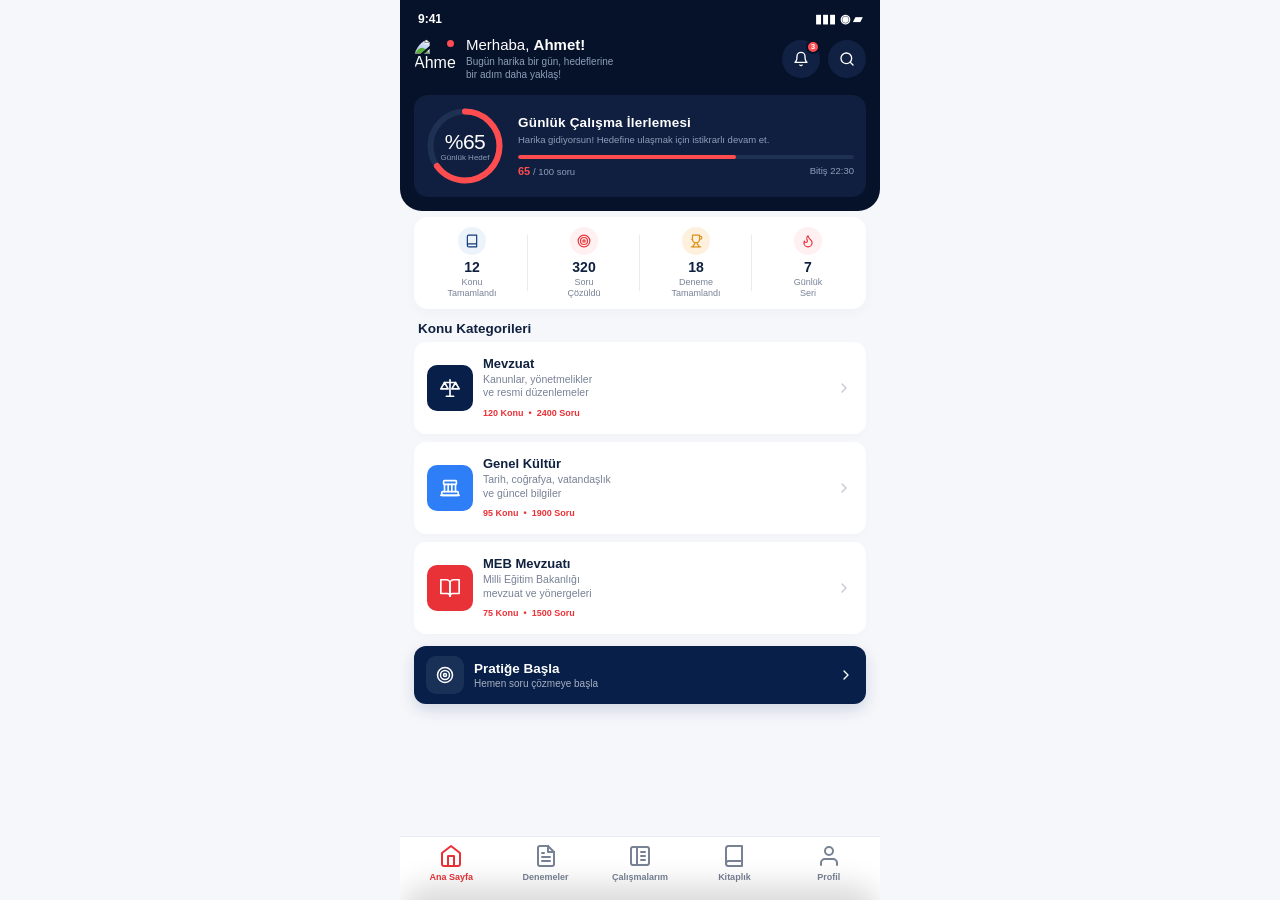
==== gemini/index.html @ 6af2a8af "Add files via upload" ====
<!DOCTYPE html>
<html lang="tr">
<head>
  <meta charset="UTF-8">
  <meta name="viewport" content="width=device-width,initial-scale=1,viewport-fit=cover">
  <title>V2</title>
  <link rel="stylesheet" href="style.css">
</head>
<body>
  <div class="phone">
    
    <div class="scroll-area" id="scroll-area">
      <header class="app-header">
        <div class="statusbar"><span>9:41</span><span>▮▮▮  ◉  ▰</span></div>
        <div class="topbar">
          <div class="topbar-user">
            <div class="avatar-wrap">
              <img src="https://images.unsplash.com/photo-1633332755192-727a05c4013d?w=120&h=120&fit=crop&crop=faces" alt="Ahmet">
              <span class="avatar-dot"></span>
            </div>
            <div class="user-text">
              <h1>Merhaba, <b>Ahmet!</b></h1>
              <p>Bugün harika bir gün, hedeflerine<br>bir adım daha yaklaş!</p>
            </div>
          </div>
          <div class="topbar-actions">
            <button class="round-btn" aria-label="Bildirimler">
              <svg viewBox="0 0 24 24" fill="none" stroke="currentColor" stroke-width="2" stroke-linecap="round" stroke-linejoin="round"><path d="M18 8A6 6 0 0 0 6 8c0 7-3 9-3 9h18s-3-2-3-9"/><path d="M13.73 21a2 2 0 0 1-3.46 0"/></svg>
              <b>3</b>
            </button>
            <button class="round-btn" aria-label="Ara" onclick="showToast('Arama yakında')">
              <svg viewBox="0 0 24 24" fill="none" stroke="currentColor" stroke-width="2" stroke-linecap="round" stroke-linejoin="round"><circle cx="11" cy="11" r="8"/><path d="m21 21-4.3-4.3"/></svg>
            </button>
          </div>
        </div>
        
        <div class="goal-card">
          <div class="goal-card-top">
            
            <div class="goal-ring-wrap">
              <svg class="circular-chart" viewBox="0 0 36 36">
                <path class="circle-bg"
                  d="M18 2.0845
                    a 15.9155 15.9155 0 0 1 0 31.831
                    a 15.9155 15.9155 0 0 1 0 -31.831"
                />
                <path class="circle"
                  stroke-dasharray="65, 100"
                  d="M18 2.0845
                    a 15.9155 15.9155 0 0 1 0 31.831
                    a 15.9155 15.9155 0 0 1 0 -31.831"
                />
              </svg>
              <div class="ring-content">
                <span>%65</span>
                <small>Günlük Hedef</small>
              </div>
            </div>

            <div class="goal-copy">
              <h3>Günlük Çalışma İlerlemesi</h3>
              <p>Harika gidiyorsun! Hedefine ulaşmak için istikrarlı devam et.</p>
              <div class="progress-wrap">
                <div class="progress"><i style="width:65%"></i></div>
                <div class="goal-line">
                  <span class="count"><strong>65</strong> / 100 soru</span>
                  <span class="deadline">Bitiş 22:30</span>
                </div>
              </div>
            </div>
            
          </div>
        </div>
      </header>

      <main id="app" class="app-scroll"></main>
    </div>

    <nav class="bottom-nav" aria-label="Ana menü">
      <button data-nav="home" class="active">
        <svg viewBox="0 0 24 24" fill="none" stroke="currentColor" stroke-width="2" stroke-linecap="round" stroke-linejoin="round" style="width:24px;height:24px"><path d="m3 9 9-7 9 7v11a2 2 0 0 1-2 2H5a2 2 0 0 1-2-2z"/><polyline points="9 22 9 12 15 12 15 22"/></svg>
        <span>Ana Sayfa</span>
      </button>
      <button data-nav="bank">
        <svg viewBox="0 0 24 24" fill="none" stroke="currentColor" stroke-width="2" stroke-linecap="round" stroke-linejoin="round" style="width:24px;height:24px"><path d="M14 2H6a2 2 0 0 0-2 2v16a2 2 0 0 0 2 2h12a2 2 0 0 0 2-2V8z"/><polyline points="14 2 14 8 20 8"/><line x1="16" y1="13" x2="8" y2="13"/><line x1="16" y1="17" x2="8" y2="17"/><polyline points="10 9 9 9 8 9"/></svg>
        <span>Denemeler</span>
      </button>
      <button data-nav="wrong">
        <svg viewBox="0 0 24 24" fill="none" stroke="currentColor" stroke-width="2" stroke-linecap="round" stroke-linejoin="round" style="width:24px;height:24px"><rect x="3" y="3" width="18" height="18" rx="2" ry="2"/><line x1="9" y1="3" x2="9" y2="21"/><path d="M13 8h4"/><path d="M13 12h4"/><path d="M13 16h4"/></svg>
        <span>Çalışmalarım</span>
      </button>
      <button data-nav="laws">
        <svg viewBox="0 0 24 24" fill="none" stroke="currentColor" stroke-width="2" stroke-linecap="round" stroke-linejoin="round" style="width:24px;height:24px"><path d="M4 19.5A2.5 2.5 0 0 1 6.5 17H20"/><path d="M6.5 2H20v20H6.5A2.5 2.5 0 0 1 4 19.5v-15A2.5 2.5 0 0 1 6.5 2Z"/></svg>
        <span>Kitaplık</span>
      </button>
      <button data-nav="profile">
        <svg viewBox="0 0 24 24" fill="none" stroke="currentColor" stroke-width="2" stroke-linecap="round" stroke-linejoin="round" style="width:24px;height:24px"><path d="M20 21v-2a4 4 0 0 0-4-4H8a4 4 0 0 0-4 4v2"/><circle cx="12" cy="7" r="4"/></svg>
        <span>Profil</span>
      </button>
    </nav>

    <div id="toast" class="toast"></div>

    <div class="topic-backdrop" id="topicBackdrop"></div>
    <section class="topic-sheet" id="topicSheet" aria-hidden="true" aria-label="Konu başlıkları">
      <div class="topic-handle"></div>
      <div class="topic-sheet-head">
        <div class="topic-heading-wrap">
          <div class="topic-heading-icon" id="topicHeadingIcon"></div>
          <div>
            <span class="topic-eyebrow" id="topicEyebrow">KONU KATEGORİSİ</span>
            <h3 id="topicSheetTitle">Genel Mevzuat</h3>
            <p id="topicSheetSubtitle">Çalışmak istediğin başlığı seç.</p>
          </div>
        </div>
        <button class="topic-close" id="closeTopicSheet" type="button" aria-label="Konu panelini kapat">×</button>
      </div>
      <div id="topicBreadcrumbWrap"></div>
      <div class="topic-progress-card">
        <div>
          <span>Kategori ilerlemesi</span>
          <strong id="topicProgressText">%0 tamamlandı</strong>
        </div>
        <div class="topic-progress-track">
          <span id="topicProgressBar"></span>
        </div>
      </div>
      <div class="topic-list" id="topicList"></div>
    </section>

  </div>

<script src="app.js"></script>
</body>
</html>
---- gemini/style.css ----
:root{--navy:#071f49;--navy2:#123b77;--blue:#2d7ef7;--red:#e93238;--red2:#fff0f1;--green:#1f9d62;--green2:#eaf8f0;--amber:#d99019;--text:#10213f;--muted:#778196;--line:#e7ebf1;--bg:#f5f7fb;--white:#fff;--shadow:0 12px 32px rgba(13,33,68,.09)}
*{box-sizing:border-box}
html,body{margin:0;min-height:100%;font-family:-apple-system,BlinkMacSystemFont,"SF Pro Display","Segoe UI",Roboto,Arial,sans-serif;color:var(--text);background:var(--bg)}
button{font:inherit}
body{background:var(--bg)}
.phone{width:100%;max-width:480px;margin:0 auto;height:100dvh;position:relative;overflow:hidden;background:var(--bg)}

.scroll-area{position:absolute;inset:0;overflow-y:auto;overflow-x:hidden;scrollbar-width:none}
.scroll-area::-webkit-scrollbar{display:none}
.app-scroll{padding-bottom:82px}

.screen{padding:10px 14px 12px}
.home-screen{padding-top:6px}

/* HEADER */
.app-header{position:relative;z-index:10;color:#fff;background:#061229;padding:12px 14px 14px;border-radius:0 0 22px 22px}
.app-header.hidden{display:none}
.statusbar{display:flex;justify-content:space-between;padding:0 4px 10px;font-size:12px;font-weight:800}
.topbar{display:flex;justify-content:space-between;align-items:center;gap:10px}
.topbar-user{display:flex;align-items:center;gap:10px; flex:1;}
.avatar-wrap{position:relative;flex-shrink:0}
.avatar-wrap img{width:42px;height:42px;border-radius:50%;object-fit:cover;display:block}
.avatar-dot{position:absolute;top:0;right:0;width:11px;height:11px;border-radius:50%;background:#ff4d52;border:2px solid #061229}
.user-text h1{font-size:15px;margin:0 0 2px;font-weight:400}
.user-text h1 b{font-weight:600}
.user-text p{font-size:10px;color:#8c9eb9;margin:0;line-height:1.3}
.topbar-actions{display:flex;gap:8px;flex-shrink:0}
.round-btn{width:38px;height:38px;border:0;border-radius:50%;background:#112143;color:#fff;position:relative;display:grid;place-items:center}
.round-btn svg{width:16px;height:16px}
.round-btn b{position:absolute;right:0px;top:0px;width:14px;height:14px;border-radius:50%;background:#ff4d52;display:grid;place-items:center;font-size:8px;font-weight:700;border:2px solid #061229}

/* GÜNLÜK ÇALIŞMA KARTI */
.goal-card{margin-top:14px;padding:12px;background:#101f3f;border-radius:14px}
.goal-card-top{display:flex;align-items:center;gap:14px;}
.goal-ring-wrap { position: relative; width: 78px; height: 78px; flex-shrink: 0;}
.circular-chart { display: block; margin: 0 auto; max-width: 100%; max-height: 100%; }
.circle-bg { fill: none; stroke: #1f3152; stroke-width: 2.8; }
.circle { fill: none; stroke-width: 2.8; stroke-linecap: round; stroke: #ff4c4f; }
.ring-content { position: absolute; inset: 0; display: flex; flex-direction: column; justify-content: center; align-items: center; padding:6px 4px 5px; text-align: center; }
.ring-content span { font-size: 21px; font-weight: 500; color: #fff; line-height: 1; margin-top:0; letter-spacing: -0.5px;}
.ring-content small { font-size: 8px; color: #8c9eb9; font-weight: 500; margin-top: 2px; line-height: 1; max-width:none; white-space:nowrap; }
.goal-copy { flex: 1; }
.goal-copy h3{font-size:13.5px;margin:0 0 4px;font-weight:600;color:#fff; letter-spacing:0.2px;}
.goal-copy p{font-size:9.5px;color:#8c9eb9;margin:0 0 8px;line-height:1.35;font-weight:400}
.progress-wrap{display:flex;flex-direction:column;gap:6px}
.progress{height:4px;border-radius:10px;overflow:hidden;background:#1f3152}
.progress i{height:100%;display:block;border-radius:10px;background:#ff4c4f}
.goal-line{display:flex;justify-content:space-between;align-items:center;}
.goal-line .count{color:#8c9eb9; font-size:9.5px; font-weight:400}
.goal-line .count strong{color:#ff4c4f;font-weight:600;font-size:11px}
.goal-line .deadline{color:#8c9eb9;font-weight:400; font-size:9.5px;}

/* STATS */
.stats{display:grid;grid-template-columns:repeat(4,1fr);background:#fff;border-radius:14px;padding:10px 2px;margin-bottom:12px;box-shadow:0 4px 12px rgba(13,33,68,.03)}
.stat{text-align:center;position:relative;padding:0 2px}
.stat:not(:last-child)::after{content:'';position:absolute;right:0;top:8px;bottom:8px;width:1px;background:var(--line)}
.stat-icon{width:28px;height:28px;margin:0 auto 4px;border-radius:50%;background:#edf3fb;color:var(--navy2);display:grid;place-items:center}
.stat-icon.accent{background:var(--red2);color:var(--red)}
.stat-icon.amber{background:#fdf1de;color:var(--amber)}
.stat-icon svg{width:14px;height:14px}
.stat strong{display:block;font-size:14px;color:var(--text);margin-bottom:2px;font-weight:800}
.stat span{display:block;font-size:9px;color:var(--muted);line-height:1.2;font-weight:500}

/* SECTIONS */
.section-head{display:flex;align-items:flex-end;justify-content:flex-start;margin:0 4px 6px}
.section-head h3{font-size:13.5px;font-weight:700;color:var(--text);margin:0}
.categories{display:flex;flex-direction:column;gap:8px}
.category{background:#fff;border:1px solid transparent;border-radius:12px;padding:13px 12px;display:grid;grid-template-columns:46px 1fr 18px;gap:10px;align-items:center;box-shadow:0 3px 8px rgba(13,33,68,.02);cursor:pointer}
.cat-icon{width:46px;height:46px;border-radius:10px;background:var(--navy);color:#fff;display:grid;place-items:center}
.cat-icon svg{width:22px;height:22px}
.cat-icon.blue{background:var(--blue);color:#fff}
.cat-icon.red{background:var(--red);color:#fff}
.cat-copy h4{margin:0 0 2px;font-size:13px;color:var(--text);font-weight:700}
.cat-copy p{margin:0 0 2px;font-size:10.5px;line-height:1.3;color:var(--muted)}
.cat-copy small{font-size:9px;color:var(--red);font-weight:700}
.chevron{color:#c4c8d4;display:grid;place-items:center}
.chevron svg{width:16px;height:16px}

/* PRATİĞE BAŞLA */
.cta-btn{width:100%;border:0;border-radius:12px;color:#fff;background:#071f49;display:grid;grid-template-columns:38px 1fr 16px;gap:10px;text-align:left;align-items:center;padding:10px 12px;box-shadow:0 6px 16px rgba(7,31,73,.15);cursor:pointer;margin-top:12px}
.cta-icon{width:38px;height:38px;border-radius:10px;background:rgba(255,255,255,.08);display:grid;place-items:center;color:#fff}
.cta-icon svg{width:18px;height:18px}
.cta-btn strong{display:block;font-size:13.5px;font-weight:600;margin-bottom:2px}
.cta-btn span{display:block;font-size:10px;color:rgba(255,255,255,.65);font-weight:400}
.cta-btn .chevron-w{color:#fff;display:grid;place-items:center}
.cta-btn .chevron-w svg{width:16px;height:16px}

/* BOTTOM SHEET & TOPIC CSS */
.topic-backdrop { position:absolute; inset:0; background:rgba(7,31,73,0.4); opacity:0; pointer-events:none; transition:0.3s; z-index:100; backdrop-filter:blur(3px); }
.topic-backdrop.open { opacity:1; pointer-events:auto; }
.topic-sheet { position:absolute; bottom:0; left:0; right:0; background:#fff; border-radius:28px 28px 0 0; padding:20px 18px; transform:translateY(100%); transition:0.35s cubic-bezier(0.3, 0.9, 0.4, 1); z-index:110; max-height:88%; display:flex; flex-direction:column; box-shadow:0 -15px 30px rgba(0,0,0,0.15); }
.topic-sheet.open { transform:translateY(0); }
.topic-handle { width:40px; height:5px; background:#d0d6e0; border-radius:10px; margin:0 auto 16px; }
.topic-sheet-head { display:flex; justify-content:space-between; align-items:flex-start; margin-bottom:16px; flex-shrink:0; }
.topic-heading-wrap { display:flex; gap:12px; align-items:center; }
.topic-heading-icon { width:42px; height:42px; border-radius:12px; background:#edf3fb; color:var(--blue); display:grid; place-items:center; }
.topic-heading-icon.red { background:var(--red2); color:var(--red); }
.topic-heading-icon.blue { background:#edf3fb; color:var(--blue); }
.topic-heading-icon svg { width:22px; height:22px; }
.topic-eyebrow { font-size:9px; font-weight:800; color:var(--red); letter-spacing:1px; display:block; margin-bottom:2px; text-transform:uppercase;}
#topicSheetTitle { margin:0 0 2px; font-size:16px; color:var(--navy); line-height:1.2; }
#topicSheetSubtitle { margin:0; font-size:10px; color:var(--muted); }
.topic-close { width:30px; height:30px; border-radius:50%; border:0; background:#f0f4f8; color:var(--navy); font-size:16px; display:grid; place-items:center; cursor:pointer; flex-shrink:0; }

.topic-progress-card { background:#f8f9fc; border:1px solid var(--line); border-radius:14px; padding:12px; margin-bottom:14px; flex-shrink:0; }
.topic-progress-card > div:first-child { display:flex; justify-content:space-between; font-size:10.5px; margin-bottom:6px; font-weight:600; color:var(--navy2); }
.topic-progress-track { height:5px; background:#e7ebf1; border-radius:10px; overflow:hidden; }
#topicProgressBar { display:block; height:100%; background:var(--green); border-radius:10px; transition:0.4s; }

.topic-list { display:flex; flex-direction:column; gap:8px; overflow-y:auto; padding-bottom:40px; scrollbar-width:none; }
.topic-list::-webkit-scrollbar { display:none; }
.topic-item { display:grid; grid-template-columns:34px 1fr auto 16px; gap:10px; align-items:center; padding:10px; border:1px solid var(--line); border-radius:14px; background:#fff; cursor:pointer; }
.topic-number { width:30px; height:30px; border-radius:8px; background:#f0f4f8; display:grid; place-items:center; font-size:10px; font-weight:800; color:var(--navy2); }
.topic-item.completed .topic-number { background:var(--green2); color:var(--green); }
.topic-copy h4 { margin:0 0 3px; font-size:12.5px; color:var(--navy); }
.topic-copy p { margin:0; font-size:9.5px; color:var(--muted); }
.article-range { display:inline-block; font-size:8.5px; background:var(--red2); color:var(--red); padding:3px 5px; border-radius:6px; font-weight:700; margin-bottom:3px; }
.topic-arrow { color:#aab2c0; display:grid; place-items:center; }
.topic-arrow svg { width:15px; height:15px; }
.topic-breadcrumb { display:flex; align-items:center; gap:6px; font-size:10.5px; font-weight:700; color:var(--blue); margin-bottom:14px; cursor:pointer; padding:6px 10px; background:#edf3fb; border-radius:8px; width:fit-content; flex-shrink:0; }
.topic-breadcrumb svg { width:13px; height:13px; }

/* Bottom Nav */
.bottom-nav{position:absolute;left:0;right:0;bottom:0;height:64px;background:rgba(255,255,255,.98);border-top:1px solid var(--line);display:grid;grid-template-columns:repeat(5,1fr);padding:6px 4px 8px;z-index:20;backdrop-filter:blur(12px)}
.bottom-nav button{border:0;background:none;color:#788295;font-size:18px;display:flex;flex-direction:column;align-items:center;gap:2px; cursor:pointer;}
.bottom-nav button span{font-size:9px;font-weight:600;margin-top:2px}
.bottom-nav button.active{color:var(--red);font-weight:700}

.toast{position:absolute;left:50%;bottom:96px;transform:translate(-50%,18px);background:#071f49;color:#fff;padding:10px 14px;border-radius:11px;font-size:10px;opacity:0;pointer-events:none;transition:.25s;z-index:200;white-space:nowrap}
.toast.show{opacity:1;transform:translate(-50%,0)}

@media(max-width:430px){
  .phone{width:100vw;max-width:none;height:100dvh}
  .app-header{padding-top:max(12px,env(safe-area-inset-top))}
  .bottom-nav{height:calc(56px + env(safe-area-inset-bottom));padding-bottom:calc(6px + env(safe-area-inset-bottom))}
  .app-scroll{padding-bottom:calc(66px + env(safe-area-inset-bottom))}
}

/* 222 SAYILI KANUN AKIŞI EKRANLARI */
.law222-flow .document-overview-card{padding:14px;border:1px solid var(--line);background:#fff;border-radius:16px;box-shadow:0 4px 12px rgba(13,33,68,.04)}
.law222-flow .document-overview-top{display:flex;justify-content:space-between;align-items:center;margin-bottom:9px}
.law222-flow .document-number{background:var(--red2);color:var(--red);padding:4px 7px;border-radius:7px;font-size:10px;font-weight:800}
.law222-flow .document-status{font-size:8px;font-weight:800;color:var(--green);letter-spacing:.5px}
.law222-flow .document-overview-card h4{margin:0 0 5px;font-size:14px;color:var(--navy)}
.law222-flow .document-overview-card p{margin:0;color:var(--muted);font-size:10px;line-height:1.45}
.law222-flow .document-stats{display:flex;gap:10px;margin-top:11px;padding-top:10px;border-top:1px solid var(--line);font-size:9px;color:var(--muted)}
.law222-flow .document-stats strong{color:var(--navy);font-size:11px}
.law222-flow .document-mode-grid{display:grid;grid-template-columns:repeat(2,minmax(0,1fr));gap:8px;margin:12px 0 14px}
.law222-flow .document-mode-card{min-height:94px;padding:11px;border:1px solid var(--line);border-radius:13px;background:#fff;text-align:left;color:var(--navy);cursor:pointer}
.law222-flow .document-mode-card.primary{border-color:#d4e3ff;background:#f6f9ff}
.law222-flow .document-mode-icon{display:grid;place-items:center;width:26px;height:26px;margin-bottom:7px;border-radius:8px;background:var(--red2);color:var(--red);font-size:14px;font-weight:800}
.law222-flow .document-mode-card.primary .document-mode-icon{background:#eaf2ff;color:var(--blue)}
.law222-flow .document-mode-card strong{display:block;font-size:10.5px;line-height:1.25}
.law222-flow .document-mode-card small{display:block;margin-top:4px;font-size:8.5px;line-height:1.3;color:var(--muted)}
.law222-flow .document-section-head{margin:4px 0 7px}
.law222-flow .document-section-head span{display:block;font-size:8px;font-weight:800;letter-spacing:.7px;color:var(--red)}
.law222-flow .document-section-head strong{display:block;margin-top:2px;font-size:11px;color:var(--navy)}
.law222-flow .document-section-list{display:flex;flex-direction:column;gap:7px}
.law222-flow .document-section-item{display:grid;grid-template-columns:30px 1fr 16px;gap:9px;align-items:center;padding:10px;border:1px solid var(--line);border-radius:12px;background:#fff;cursor:pointer}
.law222-flow .document-section-number{display:grid;place-items:center;width:28px;height:28px;border-radius:8px;background:#f1f4f9;color:var(--navy2);font-size:9px;font-weight:800}
.law222-flow .document-section-item h4{margin:0 0 2px;font-size:11px;color:var(--navy)}
.law222-flow .document-section-item p{margin:0;font-size:8.5px;color:var(--muted)}
.law222-flow .document-section-arrow{color:#aab2c0;font-size:18px}

.quiz-result-card{padding:20px;text-align:center;background:#f7faff;border:1px solid #dfe8f6;border-radius:14px;margin-bottom:16px}
.quiz-result-card strong{display:block;font-size:24px;color:var(--navy);margin-bottom:4px}
.quiz-result-card span{font-size:11px;color:var(--muted);font-weight:600}
.quiz-result-list{display:flex;flex-direction:column;gap:8px;margin-bottom:16px}
.quiz-result-list-title{font-size:9px;font-weight:800;color:var(--red);margin-bottom:4px;display:block}
.quiz-result-item{padding:12px;background:#fff0f1;border:1px solid #fad4d6;border-radius:10px}
.quiz-result-item p{margin:0 0 6px;font-size:11px;font-weight:600;color:var(--navy)}
.quiz-result-item small{display:block;font-size:9.5px;color:var(--red);font-weight:600}
.quiz-result-actions{display:grid;grid-template-columns:1fr 1fr;gap:10px}
.quiz-result-perfect{text-align:center;padding:20px;background:#eaf8f0;color:var(--green);border-radius:12px;font-weight:700;font-size:13px;margin-bottom:16px}

.reader-actions button { min-height:38px; border-radius:10px; padding:8px; border:1px solid var(--line); font-size:9px; font-weight:700; }
.reader-secondary { background:#fff; color:var(--navy); }
.reader-primary { border-color:var(--navy); background:var(--navy); color:#fff; }

/* --- MODERN QUIZ EKRANI TASARIMI --- */
.topic-sheet.quiz-active {
  padding: 0 !important;
  background: #f9fbff;
  height: 100% !important;
  max-height: 100% !important;
  border-radius: 0 !important;
}
.topic-sheet.quiz-active .topic-sheet-head,
.topic-sheet.quiz-active .topic-progress-card,
.topic-sheet.quiz-active #topicBreadcrumbWrap {
  display: none !important;
}
.topic-sheet.quiz-active .topic-list {
  padding: 0;
  height: 100%;
}
.quiz-modern-container {
  background: #f9fbff;
  min-height: 100%;
  padding-bottom: 90px;
  display: flex;
  flex-direction: column;
}
.quiz-modern-topbar {
  display: flex;
  justify-content: space-between;
  align-items: center;
  padding: 16px 20px;
  background: #fff;
}
.quiz-modern-topbar button {
  background: none;
  border: none;
  color: #10213f;
  cursor: pointer;
  padding: 0;
  display: grid;
  place-items: center;
}
.quiz-modern-topbar button svg {
  width: 24px;
  height: 24px;
}
.quiz-modern-topbar h2 {
  font-size: 16px;
  font-weight: 700;
  margin: 0;
  color: #10213f;
}
.quiz-modern-progress-area {
  display: flex;
  justify-content: space-between;
  align-items: center;
  padding: 16px 20px;
  background: #f9fbff;
}
.quiz-modern-progress-info {
  font-size: 13px;
  font-weight: 700;
  color: #10213f;
  display: flex;
  align-items: center;
  gap: 12px;
  flex: 1;
}
.quiz-modern-progress-bar {
  height: 4px;
  background: #e5ebf4;
  border-radius: 4px;
  flex: 1;
  margin-right: 15px;
  position: relative;
  overflow: hidden;
}
.quiz-modern-progress-fill {
  height: 100%;
  background: #1f3b73;
  border-radius: 4px;
  transition: width 0.3s ease;
}
.quiz-modern-timer {
  background: #ffebeb;
  color: #e63946;
  padding: 6px 10px;
  border-radius: 8px;
  font-size: 12px;
  font-weight: 700;
  display: flex;
  align-items: center;
  gap: 6px;
}
.quiz-modern-timer svg {
  width: 14px;
  height: 14px;
}
.quiz-modern-card {
  background: #fff;
  border-radius: 20px;
  margin: 0 20px;
  padding: 24px 20px;
  box-shadow: 0 8px 24px rgba(13,33,68,0.04);
  flex: 1;
}
.quiz-modern-badge {
  display: inline-block;
  background: #e8f1ff;
  color: #2b76e5;
  padding: 6px 12px;
  border-radius: 8px;
  font-size: 12px;
  font-weight: 600;
  margin-bottom: 16px;
}
.quiz-modern-question {
  font-size: 16px;
  font-weight: 700;
  color: #10213f;
  line-height: 1.5;
  margin: 0 0 24px 0;
}
.quiz-modern-option {
  display: flex;
  align-items: center;
  padding: 16px;
  border: 1.5px solid #f0f3f8;
  border-radius: 12px;
  margin-bottom: 12px;
  background: #fff;
  cursor: pointer;
  transition: all 0.2s ease;
  text-align: left;
  width: 100%;
}
.quiz-modern-option:hover {
  border-color: #d1d9e6;
}
.quiz-modern-option.selected {
  border-color: #1f3b73;
  background: #f7faff;
}
.quiz-modern-option.correct {
  border-color: #1f9d62;
  background: #eaf8f0;
}
.quiz-modern-option.wrong {
  border-color: #e93238;
  background: #fff0f1;
}
.quiz-modern-option-letter {
  width: 32px;
  height: 32px;
  border-radius: 50%;
  background: #f0f3f8;
  display: grid;
  place-items: center;
  font-size: 14px;
  font-weight: 700;
  color: #10213f;
  margin-right: 16px;
  flex-shrink: 0;
  transition: all 0.2s ease;
}
.quiz-modern-option.selected .quiz-modern-option-letter {
  background: #1f3b73;
  color: #fff;
}
.quiz-modern-option.correct .quiz-modern-option-letter {
  background: #1f9d62;
  color: #fff;
}
.quiz-modern-option.wrong .quiz-modern-option-letter {
  background: #e93238;
  color: #fff;
}
.quiz-modern-option-text {
  font-size: 14px;
  color: #10213f;
  font-weight: 500;
  line-height: 1.4;
}
.quiz-modern-footer {
  display: flex;
  gap: 12px;
  padding: 20px;
  position: absolute;
  bottom: 0;
  left: 0;
  right: 0;
  background: #f9fbff;
}
.quiz-modern-btn {
  flex: 1;
  padding: 16px;
  border-radius: 14px;
  font-size: 14px;
  font-weight: 700;
  cursor: pointer;
  display: flex;
  align-items: center;
  justify-content: center;
  gap: 8px;
  border: none;
  transition: 0.2s ease;
}
.quiz-modern-btn svg {
  width: 18px;
  height: 18px;
}
.quiz-modern-btn-prev {
  background: #fff;
  border: 1.5px solid #1f3b73;
  color: #1f3b73;
}
.quiz-modern-btn-next {
  background: #081a3e;
  color: #fff;
}
.quiz-modern-btn:disabled {
  opacity: 0.5;
  cursor: not-allowed;
}
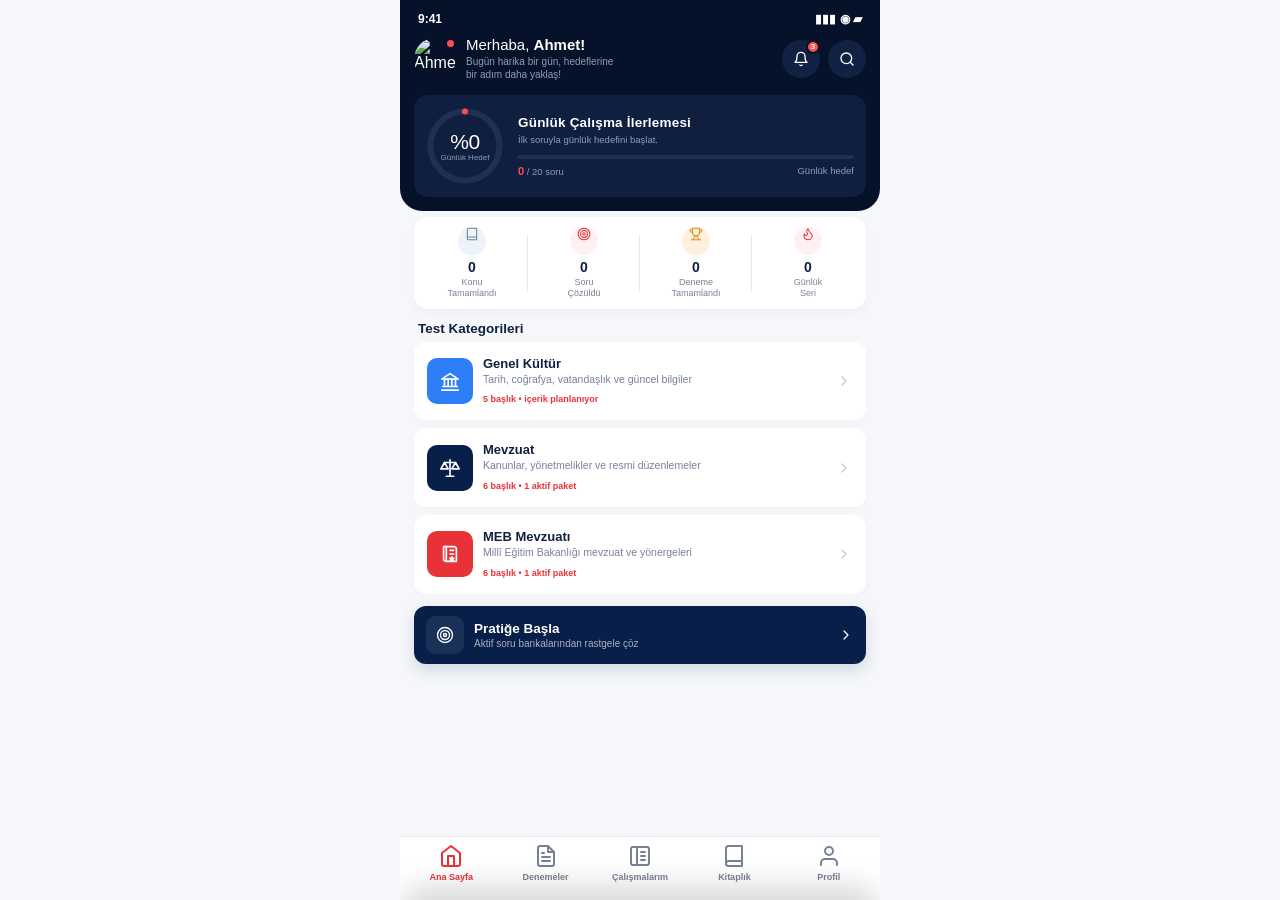
==== commit 4d56dc97: "Add files via upload" ====
--- a/gemini/index.html
+++ b/gemini/index.html
@@ -3,133 +3,50 @@
 <head>
   <meta charset="UTF-8">
   <meta name="viewport" content="width=device-width,initial-scale=1,viewport-fit=cover">
-  <title>V2</title>
-  <link rel="stylesheet" href="style.css">
+  <title>SınavRotası</title>
+  <link rel="stylesheet" href="style(11).css">
 </head>
 <body>
   <div class="phone">
-    
     <div class="scroll-area" id="scroll-area">
       <header class="app-header">
         <div class="statusbar"><span>9:41</span><span>▮▮▮  ◉  ▰</span></div>
         <div class="topbar">
           <div class="topbar-user">
-            <div class="avatar-wrap">
-              <img src="https://images.unsplash.com/photo-1633332755192-727a05c4013d?w=120&h=120&fit=crop&crop=faces" alt="Ahmet">
-              <span class="avatar-dot"></span>
-            </div>
-            <div class="user-text">
-              <h1>Merhaba, <b>Ahmet!</b></h1>
-              <p>Bugün harika bir gün, hedeflerine<br>bir adım daha yaklaş!</p>
-            </div>
+            <div class="avatar-wrap"><img src="https://images.unsplash.com/photo-1633332755192-727a05c4013d?w=120&h=120&fit=crop&crop=faces" alt="Ahmet"><span class="avatar-dot"></span></div>
+            <div class="user-text"><h1>Merhaba, <b>Ahmet!</b></h1><p>Bugün harika bir gün, hedeflerine<br>bir adım daha yaklaş!</p></div>
           </div>
           <div class="topbar-actions">
-            <button class="round-btn" aria-label="Bildirimler">
-              <svg viewBox="0 0 24 24" fill="none" stroke="currentColor" stroke-width="2" stroke-linecap="round" stroke-linejoin="round"><path d="M18 8A6 6 0 0 0 6 8c0 7-3 9-3 9h18s-3-2-3-9"/><path d="M13.73 21a2 2 0 0 1-3.46 0"/></svg>
-              <b>3</b>
-            </button>
-            <button class="round-btn" aria-label="Ara" onclick="showToast('Arama yakında')">
-              <svg viewBox="0 0 24 24" fill="none" stroke="currentColor" stroke-width="2" stroke-linecap="round" stroke-linejoin="round"><circle cx="11" cy="11" r="8"/><path d="m21 21-4.3-4.3"/></svg>
-            </button>
+            <button class="round-btn" aria-label="Bildirimler" type="button"><svg viewBox="0 0 24 24" fill="none" stroke="currentColor" stroke-width="2" stroke-linecap="round" stroke-linejoin="round"><path d="M18 8A6 6 0 0 0 6 8c0 7-3 9-3 9h18s-3-2-3-9"/><path d="M13.73 21a2 2 0 0 1-3.46 0"/></svg><b>3</b></button>
+            <button class="round-btn" aria-label="Ara" type="button" onclick="showToast('Arama yakında')"><svg viewBox="0 0 24 24" fill="none" stroke="currentColor" stroke-width="2" stroke-linecap="round" stroke-linejoin="round"><circle cx="11" cy="11" r="8"/><path d="m21 21-4.3-4.3"/></svg></button>
           </div>
         </div>
-        
         <div class="goal-card">
           <div class="goal-card-top">
-            
-            <div class="goal-ring-wrap">
-              <svg class="circular-chart" viewBox="0 0 36 36">
-                <path class="circle-bg"
-                  d="M18 2.0845
-                    a 15.9155 15.9155 0 0 1 0 31.831
-                    a 15.9155 15.9155 0 0 1 0 -31.831"
-                />
-                <path class="circle"
-                  stroke-dasharray="65, 100"
-                  d="M18 2.0845
-                    a 15.9155 15.9155 0 0 1 0 31.831
-                    a 15.9155 15.9155 0 0 1 0 -31.831"
-                />
-              </svg>
-              <div class="ring-content">
-                <span>%65</span>
-                <small>Günlük Hedef</small>
-              </div>
-            </div>
-
-            <div class="goal-copy">
-              <h3>Günlük Çalışma İlerlemesi</h3>
-              <p>Harika gidiyorsun! Hedefine ulaşmak için istikrarlı devam et.</p>
-              <div class="progress-wrap">
-                <div class="progress"><i style="width:65%"></i></div>
-                <div class="goal-line">
-                  <span class="count"><strong>65</strong> / 100 soru</span>
-                  <span class="deadline">Bitiş 22:30</span>
-                </div>
-              </div>
-            </div>
-            
+            <div class="goal-ring-wrap"><svg class="circular-chart" viewBox="0 0 36 36"><path class="circle-bg" d="M18 2.0845a 15.9155 15.9155 0 0 1 0 31.831a 15.9155 15.9155 0 0 1 0 -31.831"/><path class="circle" id="dailyGoalCircle" stroke-dasharray="0, 100" d="M18 2.0845a 15.9155 15.9155 0 0 1 0 31.831a 15.9155 15.9155 0 0 1 0 -31.831"/></svg><div class="ring-content"><span id="dailyGoalPercent">%0</span><small>Günlük Hedef</small></div></div>
+            <div class="goal-copy"><h3>Günlük Çalışma İlerlemesi</h3><p id="dailyGoalMessage">İlk soruyla günlük hedefini başlat.</p><div class="progress-wrap"><div class="progress"><i id="dailyProgressFill" style="width:0%"></i></div><div class="goal-line"><span class="count"><strong id="dailySolvedCount">0</strong> / <span id="dailyGoalTotal">20</span> soru</span><span class="deadline">Günlük hedef</span></div></div></div>
           </div>
         </div>
       </header>
-
       <main id="app" class="app-scroll"></main>
     </div>
-
     <nav class="bottom-nav" aria-label="Ana menü">
-      <button data-nav="home" class="active">
-        <svg viewBox="0 0 24 24" fill="none" stroke="currentColor" stroke-width="2" stroke-linecap="round" stroke-linejoin="round" style="width:24px;height:24px"><path d="m3 9 9-7 9 7v11a2 2 0 0 1-2 2H5a2 2 0 0 1-2-2z"/><polyline points="9 22 9 12 15 12 15 22"/></svg>
-        <span>Ana Sayfa</span>
-      </button>
-      <button data-nav="bank">
-        <svg viewBox="0 0 24 24" fill="none" stroke="currentColor" stroke-width="2" stroke-linecap="round" stroke-linejoin="round" style="width:24px;height:24px"><path d="M14 2H6a2 2 0 0 0-2 2v16a2 2 0 0 0 2 2h12a2 2 0 0 0 2-2V8z"/><polyline points="14 2 14 8 20 8"/><line x1="16" y1="13" x2="8" y2="13"/><line x1="16" y1="17" x2="8" y2="17"/><polyline points="10 9 9 9 8 9"/></svg>
-        <span>Denemeler</span>
-      </button>
-      <button data-nav="wrong">
-        <svg viewBox="0 0 24 24" fill="none" stroke="currentColor" stroke-width="2" stroke-linecap="round" stroke-linejoin="round" style="width:24px;height:24px"><rect x="3" y="3" width="18" height="18" rx="2" ry="2"/><line x1="9" y1="3" x2="9" y2="21"/><path d="M13 8h4"/><path d="M13 12h4"/><path d="M13 16h4"/></svg>
-        <span>Çalışmalarım</span>
-      </button>
-      <button data-nav="laws">
-        <svg viewBox="0 0 24 24" fill="none" stroke="currentColor" stroke-width="2" stroke-linecap="round" stroke-linejoin="round" style="width:24px;height:24px"><path d="M4 19.5A2.5 2.5 0 0 1 6.5 17H20"/><path d="M6.5 2H20v20H6.5A2.5 2.5 0 0 1 4 19.5v-15A2.5 2.5 0 0 1 6.5 2Z"/></svg>
-        <span>Kitaplık</span>
-      </button>
-      <button data-nav="profile">
-        <svg viewBox="0 0 24 24" fill="none" stroke="currentColor" stroke-width="2" stroke-linecap="round" stroke-linejoin="round" style="width:24px;height:24px"><path d="M20 21v-2a4 4 0 0 0-4-4H8a4 4 0 0 0-4 4v2"/><circle cx="12" cy="7" r="4"/></svg>
-        <span>Profil</span>
-      </button>
+      <button data-nav="home" class="active" type="button"><svg viewBox="0 0 24 24" fill="none" stroke="currentColor" stroke-width="2" stroke-linecap="round" stroke-linejoin="round"><path d="m3 9 9-7 9 7v11a2 2 0 0 1-2 2H5a2 2 0 0 1-2-2z"/><polyline points="9 22 9 12 15 12 15 22"/></svg><span>Ana Sayfa</span></button>
+      <button data-nav="bank" type="button"><svg viewBox="0 0 24 24" fill="none" stroke="currentColor" stroke-width="2" stroke-linecap="round" stroke-linejoin="round"><path d="M14 2H6a2 2 0 0 0-2 2v16a2 2 0 0 0 2 2h12a2 2 0 0 0 2-2V8z"/><polyline points="14 2 14 8 20 8"/><line x1="16" y1="13" x2="8" y2="13"/><line x1="16" y1="17" x2="8" y2="17"/><polyline points="10 9 9 9 8 9"/></svg><span>Denemeler</span></button>
+      <button data-nav="wrong" type="button"><svg viewBox="0 0 24 24" fill="none" stroke="currentColor" stroke-width="2" stroke-linecap="round" stroke-linejoin="round"><rect x="3" y="3" width="18" height="18" rx="2" ry="2"/><line x1="9" y1="3" x2="9" y2="21"/><path d="M13 8h4"/><path d="M13 12h4"/><path d="M13 16h4"/></svg><span>Çalışmalarım</span></button>
+      <button data-nav="laws" type="button"><svg viewBox="0 0 24 24" fill="none" stroke="currentColor" stroke-width="2" stroke-linecap="round" stroke-linejoin="round"><path d="M4 19.5A2.5 2.5 0 0 1 6.5 17H20"/><path d="M6.5 2H20v20H6.5A2.5 2.5 0 0 1 4 19.5v-15A2.5 2.5 0 0 1 6.5 2Z"/></svg><span>Kitaplık</span></button>
+      <button data-nav="profile" type="button"><svg viewBox="0 0 24 24" fill="none" stroke="currentColor" stroke-width="2" stroke-linecap="round" stroke-linejoin="round"><path d="M20 21v-2a4 4 0 0 0-4-4H8a4 4 0 0 0-4 4v2"/><circle cx="12" cy="7" r="4"/></svg><span>Profil</span></button>
     </nav>
-
-    <div id="toast" class="toast"></div>
-
+    <div id="toast" class="toast" role="status" aria-live="polite"></div>
     <div class="topic-backdrop" id="topicBackdrop"></div>
     <section class="topic-sheet" id="topicSheet" aria-hidden="true" aria-label="Konu başlıkları">
       <div class="topic-handle"></div>
-      <div class="topic-sheet-head">
-        <div class="topic-heading-wrap">
-          <div class="topic-heading-icon" id="topicHeadingIcon"></div>
-          <div>
-            <span class="topic-eyebrow" id="topicEyebrow">KONU KATEGORİSİ</span>
-            <h3 id="topicSheetTitle">Genel Mevzuat</h3>
-            <p id="topicSheetSubtitle">Çalışmak istediğin başlığı seç.</p>
-          </div>
-        </div>
-        <button class="topic-close" id="closeTopicSheet" type="button" aria-label="Konu panelini kapat">×</button>
-      </div>
+      <div class="topic-sheet-head"><div class="topic-heading-wrap"><div class="topic-heading-icon" id="topicHeadingIcon"></div><div><span class="topic-eyebrow" id="topicEyebrow">KONU KATEGORİSİ</span><h3 id="topicSheetTitle">Genel Mevzuat</h3><p id="topicSheetSubtitle">Çalışmak istediğin başlığı seç.</p></div></div><button class="topic-close" id="closeTopicSheet" type="button" aria-label="Konu panelini kapat">×</button></div>
       <div id="topicBreadcrumbWrap"></div>
-      <div class="topic-progress-card">
-        <div>
-          <span>Kategori ilerlemesi</span>
-          <strong id="topicProgressText">%0 tamamlandı</strong>
-        </div>
-        <div class="topic-progress-track">
-          <span id="topicProgressBar"></span>
-        </div>
-      </div>
+      <div class="topic-progress-card"><div><span>Kategori ilerlemesi</span><strong id="topicProgressText">Henüz çalışılmadı</strong></div><div class="topic-progress-track"><span id="topicProgressBar"></span></div></div>
       <div class="topic-list" id="topicList"></div>
     </section>
-
   </div>
-
-<script src="app.js"></script>
+  <script src="app.js"></script>
 </body>
 </html>
--- a/gemini/style(11).css
+++ b/gemini/style(11).css
@@ -0,0 +1,504 @@
+:root{--navy:#071f49;--navy2:#123b77;--blue:#2d7ef7;--red:#e93238;--red2:#fff0f1;--green:#1f9d62;--green2:#eaf8f0;--amber:#d99019;--text:#10213f;--muted:#778196;--line:#e7ebf1;--bg:#f5f7fb;--white:#fff;--shadow:0 12px 32px rgba(13,33,68,.09)}
+*{box-sizing:border-box}
+html,body{margin:0;min-height:100%;font-family:-apple-system,BlinkMacSystemFont,"SF Pro Display","Segoe UI",Roboto,Arial,sans-serif;color:var(--text);background:var(--bg)}
+button{font:inherit}
+body{background:var(--bg)}
+.phone{width:100%;max-width:480px;margin:0 auto;height:100dvh;position:relative;overflow:hidden;background:var(--bg)}
+
+.scroll-area{position:absolute;inset:0;overflow-y:auto;overflow-x:hidden;scrollbar-width:none}
+.scroll-area::-webkit-scrollbar{display:none}
+.app-scroll{padding-bottom:82px}
+
+.screen{padding:10px 14px 12px}
+.home-screen{padding-top:6px}
+
+/* HEADER */
+.app-header{position:relative;z-index:10;color:#fff;background:#061229;padding:12px 14px 14px;border-radius:0 0 22px 22px}
+.app-header.hidden{display:none}
+.statusbar{display:flex;justify-content:space-between;padding:0 4px 10px;font-size:12px;font-weight:800}
+.topbar{display:flex;justify-content:space-between;align-items:center;gap:10px}
+.topbar-user{display:flex;align-items:center;gap:10px; flex:1;}
+.avatar-wrap{position:relative;flex-shrink:0}
+.avatar-wrap img{width:42px;height:42px;border-radius:50%;object-fit:cover;display:block}
+.avatar-dot{position:absolute;top:0;right:0;width:11px;height:11px;border-radius:50%;background:#ff4d52;border:2px solid #061229}
+.user-text h1{font-size:15px;margin:0 0 2px;font-weight:400}
+.user-text h1 b{font-weight:600}
+.user-text p{font-size:10px;color:#8c9eb9;margin:0;line-height:1.3}
+.topbar-actions{display:flex;gap:8px;flex-shrink:0}
+.round-btn{width:38px;height:38px;border:0;border-radius:50%;background:#112143;color:#fff;position:relative;display:grid;place-items:center}
+.round-btn svg{width:16px;height:16px}
+.round-btn b{position:absolute;right:0px;top:0px;width:14px;height:14px;border-radius:50%;background:#ff4d52;display:grid;place-items:center;font-size:8px;font-weight:700;border:2px solid #061229}
+
+/* GÜNLÜK ÇALIŞMA KARTI */
+.goal-card{margin-top:14px;padding:12px;background:#101f3f;border-radius:14px}
+.goal-card-top{display:flex;align-items:center;gap:14px;}
+.goal-ring-wrap { position: relative; width: 78px; height: 78px; flex-shrink: 0;}
+.circular-chart { display: block; margin: 0 auto; max-width: 100%; max-height: 100%; }
+.circle-bg { fill: none; stroke: #1f3152; stroke-width: 2.8; }
+.circle { fill: none; stroke-width: 2.8; stroke-linecap: round; stroke: #ff4c4f; }
+.ring-content { position: absolute; inset: 0; display: flex; flex-direction: column; justify-content: center; align-items: center; padding:6px 4px 5px; text-align: center; }
+.ring-content span { font-size: 21px; font-weight: 500; color: #fff; line-height: 1; margin-top:0; letter-spacing: -0.5px;}
+.ring-content small { font-size: 8px; color: #8c9eb9; font-weight: 500; margin-top: 2px; line-height: 1; max-width:none; white-space:nowrap; }
+.goal-copy { flex: 1; }
+.goal-copy h3{font-size:13.5px;margin:0 0 4px;font-weight:600;color:#fff; letter-spacing:0.2px;}
+.goal-copy p{font-size:9.5px;color:#8c9eb9;margin:0 0 8px;line-height:1.35;font-weight:400}
+.progress-wrap{display:flex;flex-direction:column;gap:6px}
+.progress{height:4px;border-radius:10px;overflow:hidden;background:#1f3152}
+.progress i{height:100%;display:block;border-radius:10px;background:#ff4c4f}
+.goal-line{display:flex;justify-content:space-between;align-items:center;}
+.goal-line .count{color:#8c9eb9; font-size:9.5px; font-weight:400}
+.goal-line .count strong{color:#ff4c4f;font-weight:600;font-size:11px}
+.goal-line .deadline{color:#8c9eb9;font-weight:400; font-size:9.5px;}
+
+/* STATS */
+.stats{display:grid;grid-template-columns:repeat(4,1fr);background:#fff;border-radius:14px;padding:10px 2px;margin-bottom:12px;box-shadow:0 4px 12px rgba(13,33,68,.03)}
+.stat{text-align:center;position:relative;padding:0 2px}
+.stat:not(:last-child)::after{content:'';position:absolute;right:0;top:8px;bottom:8px;width:1px;background:var(--line)}
+.stat-icon{width:28px;height:28px;margin:0 auto 4px;border-radius:50%;background:#edf3fb;color:var(--navy2);display:grid;place-items:center}
+.stat-icon.accent{background:var(--red2);color:var(--red)}
+.stat-icon.amber{background:#fdf1de;color:var(--amber)}
+.stat-icon svg{width:14px;height:14px}
+.stat strong{display:block;font-size:14px;color:var(--text);margin-bottom:2px;font-weight:800}
+.stat span{display:block;font-size:9px;color:var(--muted);line-height:1.2;font-weight:500}
+
+/* SECTIONS */
+.section-head{display:flex;align-items:flex-end;justify-content:flex-start;margin:0 4px 6px}
+.section-head h3{font-size:13.5px;font-weight:700;color:var(--text);margin:0}
+.categories{display:flex;flex-direction:column;gap:8px}
+.category{background:#fff;border:1px solid transparent;border-radius:12px;padding:13px 12px;display:grid;grid-template-columns:46px 1fr 18px;gap:10px;align-items:center;box-shadow:0 3px 8px rgba(13,33,68,.02);cursor:pointer}
+.cat-icon{width:46px;height:46px;border-radius:10px;background:var(--navy);color:#fff;display:grid;place-items:center}
+.cat-icon svg{width:22px;height:22px}
+.cat-icon.blue{background:var(--blue);color:#fff}
+.cat-icon.red{background:var(--red);color:#fff}
+.cat-copy h4{margin:0 0 2px;font-size:13px;color:var(--text);font-weight:700}
+.cat-copy p{margin:0 0 2px;font-size:10.5px;line-height:1.3;color:var(--muted)}
+.cat-copy small{font-size:9px;color:var(--red);font-weight:700}
+.chevron{color:#c4c8d4;display:grid;place-items:center}
+.chevron svg{width:16px;height:16px}
+
+/* PRATİĞE BAŞLA */
+.cta-btn{width:100%;border:0;border-radius:12px;color:#fff;background:#071f49;display:grid;grid-template-columns:38px 1fr 16px;gap:10px;text-align:left;align-items:center;padding:10px 12px;box-shadow:0 6px 16px rgba(7,31,73,.15);cursor:pointer;margin-top:12px}
+.cta-icon{width:38px;height:38px;border-radius:10px;background:rgba(255,255,255,.08);display:grid;place-items:center;color:#fff}
+.cta-icon svg{width:18px;height:18px}
+.cta-btn strong{display:block;font-size:13.5px;font-weight:600;margin-bottom:2px}
+.cta-btn span{display:block;font-size:10px;color:rgba(255,255,255,.65);font-weight:400}
+.cta-btn .chevron-w{color:#fff;display:grid;place-items:center}
+.cta-btn .chevron-w svg{width:16px;height:16px}
+
+/* BOTTOM SHEET & TOPIC CSS */
+.topic-backdrop { position:absolute; inset:0; background:rgba(7,31,73,0.4); opacity:0; pointer-events:none; transition:0.3s; z-index:100; backdrop-filter:blur(3px); }
+.topic-backdrop.open { opacity:1; pointer-events:auto; }
+.topic-sheet { position:absolute; bottom:0; left:0; right:0; background:#fff; border-radius:28px 28px 0 0; padding:20px 18px; transform:translateY(100%); transition:0.35s cubic-bezier(0.3, 0.9, 0.4, 1); z-index:110; max-height:88%; display:flex; flex-direction:column; box-shadow:0 -15px 30px rgba(0,0,0,0.15); }
+.topic-sheet.open { transform:translateY(0); }
+.topic-handle { width:40px; height:5px; background:#d0d6e0; border-radius:10px; margin:0 auto 16px; }
+.topic-sheet-head { display:flex; justify-content:space-between; align-items:flex-start; margin-bottom:16px; flex-shrink:0; }
+.topic-heading-wrap { display:flex; gap:12px; align-items:center; }
+.topic-heading-icon { width:42px; height:42px; border-radius:12px; background:#edf3fb; color:var(--blue); display:grid; place-items:center; }
+.topic-heading-icon.red { background:var(--red2); color:var(--red); }
+.topic-heading-icon.blue { background:#edf3fb; color:var(--blue); }
+.topic-heading-icon svg { width:22px; height:22px; }
+.topic-eyebrow { font-size:9px; font-weight:800; color:var(--red); letter-spacing:1px; display:block; margin-bottom:2px; text-transform:uppercase;}
+#topicSheetTitle { margin:0 0 2px; font-size:16px; color:var(--navy); line-height:1.2; }
+#topicSheetSubtitle { margin:0; font-size:10px; color:var(--muted); }
+.topic-close { width:30px; height:30px; border-radius:50%; border:0; background:#f0f4f8; color:var(--navy); font-size:16px; display:grid; place-items:center; cursor:pointer; flex-shrink:0; }
+
+.topic-progress-card { background:#f8f9fc; border:1px solid var(--line); border-radius:14px; padding:12px; margin-bottom:14px; flex-shrink:0; }
+.topic-progress-card > div:first-child { display:flex; justify-content:space-between; font-size:10.5px; margin-bottom:6px; font-weight:600; color:var(--navy2); }
+.topic-progress-track { height:5px; background:#e7ebf1; border-radius:10px; overflow:hidden; }
+#topicProgressBar { display:block; height:100%; background:var(--green); border-radius:10px; transition:0.4s; }
+
+.topic-list { display:flex; flex-direction:column; gap:8px; overflow-y:auto; padding-bottom:40px; scrollbar-width:none; }
+.topic-list::-webkit-scrollbar { display:none; }
+.topic-item { display:grid; grid-template-columns:34px 1fr auto 16px; gap:10px; align-items:center; padding:10px; border:1px solid var(--line); border-radius:14px; background:#fff; cursor:pointer; }
+.topic-number { width:30px; height:30px; border-radius:8px; background:#f0f4f8; display:grid; place-items:center; font-size:10px; font-weight:800; color:var(--navy2); }
+.topic-item.completed .topic-number { background:var(--green2); color:var(--green); }
+.topic-copy h4 { margin:0 0 3px; font-size:12.5px; color:var(--navy); }
+.topic-copy p { margin:0; font-size:9.5px; color:var(--muted); }
+.article-range { display:inline-block; font-size:8.5px; background:var(--red2); color:var(--red); padding:3px 5px; border-radius:6px; font-weight:700; margin-bottom:3px; }
+.topic-arrow { color:#aab2c0; display:grid; place-items:center; }
+.topic-arrow svg { width:15px; height:15px; }
+.topic-breadcrumb { display:flex; align-items:center; gap:6px; font-size:10.5px; font-weight:700; color:var(--blue); margin-bottom:14px; cursor:pointer; padding:6px 10px; background:#edf3fb; border-radius:8px; width:fit-content; flex-shrink:0; }
+.topic-breadcrumb svg { width:13px; height:13px; }
+
+/* Bottom Nav */
+.bottom-nav{position:absolute;left:0;right:0;bottom:0;height:64px;background:rgba(255,255,255,.98);border-top:1px solid var(--line);display:grid;grid-template-columns:repeat(5,1fr);padding:6px 4px 8px;z-index:20;backdrop-filter:blur(12px)}
+.bottom-nav button{border:0;background:none;color:#788295;font-size:18px;display:flex;flex-direction:column;align-items:center;gap:2px; cursor:pointer;}
+.bottom-nav button span{font-size:9px;font-weight:600;margin-top:2px}
+.bottom-nav button.active{color:var(--red);font-weight:700}
+
+.toast{position:absolute;left:50%;bottom:96px;transform:translate(-50%,18px);background:#071f49;color:#fff;padding:10px 14px;border-radius:11px;font-size:10px;opacity:0;pointer-events:none;transition:.25s;z-index:200;white-space:nowrap}
+.toast.show{opacity:1;transform:translate(-50%,0)}
+
+@media(max-width:430px){
+  .phone{width:100vw;max-width:none;height:100dvh}
+  .app-header{padding-top:max(12px,env(safe-area-inset-top))}
+  .bottom-nav{height:calc(56px + env(safe-area-inset-bottom));padding-bottom:calc(6px + env(safe-area-inset-bottom))}
+  .app-scroll{padding-bottom:calc(66px + env(safe-area-inset-bottom))}
+}
+
+/* 222 SAYILI KANUN AKIŞI EKRANLARI */
+.law222-flow .document-overview-card{padding:14px;border:1px solid var(--line);background:#fff;border-radius:16px;box-shadow:0 4px 12px rgba(13,33,68,.04)}
+.law222-flow .document-overview-top{display:flex;justify-content:space-between;align-items:center;margin-bottom:9px}
+.law222-flow .document-number{background:var(--red2);color:var(--red);padding:4px 7px;border-radius:7px;font-size:10px;font-weight:800}
+.law222-flow .document-status{font-size:8px;font-weight:800;color:var(--green);letter-spacing:.5px}
+.law222-flow .document-overview-card h4{margin:0 0 5px;font-size:14px;color:var(--navy)}
+.law222-flow .document-overview-card p{margin:0;color:var(--muted);font-size:10px;line-height:1.45}
+.law222-flow .document-stats{display:flex;gap:10px;margin-top:11px;padding-top:10px;border-top:1px solid var(--line);font-size:9px;color:var(--muted)}
+.law222-flow .document-stats strong{color:var(--navy);font-size:11px}
+.law222-flow .document-mode-grid{display:grid;grid-template-columns:repeat(2,minmax(0,1fr));gap:8px;margin:12px 0 14px}
+.law222-flow .document-mode-card{min-height:94px;padding:11px;border:1px solid var(--line);border-radius:13px;background:#fff;text-align:left;color:var(--navy);cursor:pointer}
+.law222-flow .document-mode-card.primary{border-color:#d4e3ff;background:#f6f9ff}
+.law222-flow .document-mode-icon{display:grid;place-items:center;width:26px;height:26px;margin-bottom:7px;border-radius:8px;background:var(--red2);color:var(--red);font-size:14px;font-weight:800}
+.law222-flow .document-mode-card.primary .document-mode-icon{background:#eaf2ff;color:var(--blue)}
+.law222-flow .document-mode-card strong{display:block;font-size:10.5px;line-height:1.25}
+.law222-flow .document-mode-card small{display:block;margin-top:4px;font-size:8.5px;line-height:1.3;color:var(--muted)}
+.law222-flow .document-section-head{margin:4px 0 7px}
+.law222-flow .document-section-head span{display:block;font-size:8px;font-weight:800;letter-spacing:.7px;color:var(--red)}
+.law222-flow .document-section-head strong{display:block;margin-top:2px;font-size:11px;color:var(--navy)}
+.law222-flow .document-section-list{display:flex;flex-direction:column;gap:7px}
+.law222-flow .document-section-item{display:grid;grid-template-columns:30px 1fr 16px;gap:9px;align-items:center;padding:10px;border:1px solid var(--line);border-radius:12px;background:#fff;cursor:pointer}
+.law222-flow .document-section-number{display:grid;place-items:center;width:28px;height:28px;border-radius:8px;background:#f1f4f9;color:var(--navy2);font-size:9px;font-weight:800}
+.law222-flow .document-section-item h4{margin:0 0 2px;font-size:11px;color:var(--navy)}
+.law222-flow .document-section-item p{margin:0;font-size:8.5px;color:var(--muted)}
+.law222-flow .document-section-arrow{color:#aab2c0;font-size:18px}
+
+.quiz-result-card{padding:20px;text-align:center;background:#f7faff;border:1px solid #dfe8f6;border-radius:14px;margin-bottom:16px}
+.quiz-result-card strong{display:block;font-size:24px;color:var(--navy);margin-bottom:4px}
+.quiz-result-card span{font-size:11px;color:var(--muted);font-weight:600}
+.quiz-result-list{display:flex;flex-direction:column;gap:8px;margin-bottom:16px}
+.quiz-result-list-title{font-size:9px;font-weight:800;color:var(--red);margin-bottom:4px;display:block}
+.quiz-result-item{padding:12px;background:#fff0f1;border:1px solid #fad4d6;border-radius:10px}
+.quiz-result-item p{margin:0 0 6px;font-size:11px;font-weight:600;color:var(--navy)}
+.quiz-result-item small{display:block;font-size:9.5px;color:var(--red);font-weight:600}
+.quiz-result-actions{display:grid;grid-template-columns:1fr 1fr;gap:10px}
+.quiz-result-perfect{text-align:center;padding:20px;background:#eaf8f0;color:var(--green);border-radius:12px;font-weight:700;font-size:13px;margin-bottom:16px}
+
+.reader-actions button { min-height:38px; border-radius:10px; padding:8px; border:1px solid var(--line); font-size:9px; font-weight:700; }
+.reader-secondary { background:#fff; color:var(--navy); }
+.reader-primary { border-color:var(--navy); background:var(--navy); color:#fff; }
+
+/* --- MODERN QUIZ EKRANI TASARIMI --- */
+.topic-sheet.quiz-active {
+  padding: 0 !important;
+  background: #f9fbff;
+  height: 100% !important;
+  max-height: 100% !important;
+  border-radius: 0 !important;
+}
+.topic-sheet.quiz-active .topic-sheet-head,
+.topic-sheet.quiz-active .topic-progress-card,
+.topic-sheet.quiz-active #topicBreadcrumbWrap {
+  display: none !important;
+}
+.topic-sheet.quiz-active .topic-list {
+  padding: 0;
+  height: 100%;
+}
+.quiz-modern-container {
+  background: #f9fbff;
+  min-height: 100%;
+  padding-bottom: 90px;
+  display: flex;
+  flex-direction: column;
+}
+.quiz-modern-topbar {
+  display: flex;
+  justify-content: space-between;
+  align-items: center;
+  padding: 16px 20px;
+  background: #fff;
+}
+.quiz-modern-topbar button {
+  background: none;
+  border: none;
+  color: #10213f;
+  cursor: pointer;
+  padding: 0;
+  display: grid;
+  place-items: center;
+}
+.quiz-modern-topbar button svg {
+  width: 24px;
+  height: 24px;
+}
+.quiz-modern-topbar h2 {
+  font-size: 16px;
+  font-weight: 700;
+  margin: 0;
+  color: #10213f;
+}
+.quiz-modern-progress-area {
+  display: flex;
+  justify-content: space-between;
+  align-items: center;
+  padding: 16px 20px;
+  background: #f9fbff;
+}
+.quiz-modern-progress-info {
+  font-size: 13px;
+  font-weight: 700;
+  color: #10213f;
+  display: flex;
+  align-items: center;
+  gap: 12px;
+  flex: 1;
+}
+.quiz-modern-progress-bar {
+  height: 4px;
+  background: #e5ebf4;
+  border-radius: 4px;
+  flex: 1;
+  margin-right: 15px;
+  position: relative;
+  overflow: hidden;
+}
+.quiz-modern-progress-fill {
+  height: 100%;
+  background: #1f3b73;
+  border-radius: 4px;
+  transition: width 0.3s ease;
+}
+.quiz-modern-timer {
+  background: #ffebeb;
+  color: #e63946;
+  padding: 6px 10px;
+  border-radius: 8px;
+  font-size: 12px;
+  font-weight: 700;
+  display: flex;
+  align-items: center;
+  gap: 6px;
+}
+.quiz-modern-timer svg {
+  width: 14px;
+  height: 14px;
+}
+.quiz-modern-card {
+  background: #fff;
+  border-radius: 20px;
+  margin: 0 20px;
+  padding: 24px 20px;
+  box-shadow: 0 8px 24px rgba(13,33,68,0.04);
+  flex: 1;
+}
+.quiz-modern-badge {
+  display: inline-block;
+  background: #e8f1ff;
+  color: #2b76e5;
+  padding: 6px 12px;
+  border-radius: 8px;
+  font-size: 12px;
+  font-weight: 600;
+  margin-bottom: 16px;
+}
+.quiz-modern-question {
+  font-size: 16px;
+  font-weight: 700;
+  color: #10213f;
+  line-height: 1.5;
+  margin: 0 0 24px 0;
+}
+.quiz-modern-option {
+  display: flex;
+  align-items: center;
+  padding: 16px;
+  border: 1.5px solid #f0f3f8;
+  border-radius: 12px;
+  margin-bottom: 12px;
+  background: #fff;
+  cursor: pointer;
+  transition: all 0.2s ease;
+  text-align: left;
+  width: 100%;
+}
+.quiz-modern-option:hover {
+  border-color: #d1d9e6;
+}
+.quiz-modern-option.selected {
+  border-color: #1f3b73;
+  background: #f7faff;
+}
+.quiz-modern-option.correct {
+  border-color: #1f9d62;
+  background: #eaf8f0;
+}
+.quiz-modern-option.wrong {
+  border-color: #e93238;
+  background: #fff0f1;
+}
+.quiz-modern-option-letter {
+  width: 32px;
+  height: 32px;
+  border-radius: 50%;
+  background: #f0f3f8;
+  display: grid;
+  place-items: center;
+  font-size: 14px;
+  font-weight: 700;
+  color: #10213f;
+  margin-right: 16px;
+  flex-shrink: 0;
+  transition: all 0.2s ease;
+}
+.quiz-modern-option.selected .quiz-modern-option-letter {
+  background: #1f3b73;
+  color: #fff;
+}
+.quiz-modern-option.correct .quiz-modern-option-letter {
+  background: #1f9d62;
+  color: #fff;
+}
+.quiz-modern-option.wrong .quiz-modern-option-letter {
+  background: #e93238;
+  color: #fff;
+}
+.quiz-modern-option-text {
+  font-size: 14px;
+  color: #10213f;
+  font-weight: 500;
+  line-height: 1.4;
+}
+.quiz-modern-footer {
+  display: flex;
+  gap: 12px;
+  padding: 20px;
+  position: absolute;
+  bottom: 0;
+  left: 0;
+  right: 0;
+  background: #f9fbff;
+}
+.quiz-modern-btn {
+  flex: 1;
+  padding: 16px;
+  border-radius: 14px;
+  font-size: 14px;
+  font-weight: 700;
+  cursor: pointer;
+  display: flex;
+  align-items: center;
+  justify-content: center;
+  gap: 8px;
+  border: none;
+  transition: 0.2s ease;
+}
+.quiz-modern-btn svg {
+  width: 18px;
+  height: 18px;
+}
+.quiz-modern-btn-prev {
+  background: #fff;
+  border: 1.5px solid #1f3b73;
+  color: #1f3b73;
+}
+.quiz-modern-btn-next {
+  background: #081a3e;
+  color: #fff;
+}
+.quiz-modern-btn:disabled {
+  opacity: 0.5;
+  cursor: not-allowed;
+}
+
+/* GENELLEŞTİRİLMİŞ İÇERİK VE İLERLEME EKRANLARI */
+.bottom-nav button>svg{width:24px;height:24px}
+.stat-button{border:0;background:transparent;font:inherit;cursor:pointer}
+.stat-button:focus-visible,.category:focus-visible,.topic-item:focus-visible,.document-section-item:focus-visible,.library-item:focus-visible{outline:2px solid var(--blue);outline-offset:2px}
+.stat-button:hover .stat-icon{transform:translateY(-1px)}
+.stat-icon{transition:transform .18s ease}
+.content-screen{padding-top:16px}
+.neutral-screen{min-height:calc(100dvh - 255px);display:grid;place-items:center}
+.page-heading{margin:0 4px 14px}
+.page-heading>span{display:block;font-size:9px;font-weight:800;letter-spacing:1px;color:var(--red);margin-bottom:4px}
+.page-heading h2{font-size:19px;line-height:1.18;margin:0 0 5px;color:var(--navy)}
+.page-heading p{font-size:11px;line-height:1.45;color:var(--muted);margin:0;max-width:320px}
+.empty-state{width:100%;padding:26px 18px;border:1px solid var(--line);border-radius:16px;background:#fff;text-align:center;box-shadow:0 4px 12px rgba(13,33,68,.03)}
+.empty-state-icon{width:44px;height:44px;border-radius:13px;display:grid;place-items:center;margin:0 auto 11px;background:#edf3fb;color:var(--blue)}
+.empty-state-icon svg{width:22px;height:22px}
+.empty-state h3{font-size:14px;color:var(--navy);margin:0 0 6px}
+.empty-state p{font-size:10.5px;line-height:1.5;color:var(--muted);margin:0 auto;max-width:260px}
+.empty-state .reader-primary{margin-top:16px;min-width:120px;padding:10px 14px;border-radius:10px;font-size:11px;font-weight:700}
+.empty-state-error .empty-state-icon{background:#fff0f1;color:var(--red)}
+.document-flow .document-overview-card{padding:14px;border:1px solid var(--line);background:#fff;border-radius:16px;box-shadow:0 4px 12px rgba(13,33,68,.04)}
+.document-flow .document-overview-top{display:flex;justify-content:space-between;align-items:center;margin-bottom:9px;gap:8px}
+.document-flow .document-number{background:var(--red2);color:var(--red);padding:4px 7px;border-radius:7px;font-size:10px;font-weight:800}
+.document-flow .document-status{font-size:8px;font-weight:800;color:var(--green);letter-spacing:.45px;text-align:right}
+.document-flow .document-status.is-pending{color:var(--amber)}
+.document-flow .document-overview-card h4{margin:0 0 5px;font-size:14px;color:var(--navy)}
+.document-flow .document-overview-card p{margin:0;color:var(--muted);font-size:10px;line-height:1.45}
+.document-flow .document-stats{display:flex;gap:10px;margin-top:11px;padding-top:10px;border-top:1px solid var(--line);font-size:9px;color:var(--muted);flex-wrap:wrap}
+.document-flow .document-stats strong{color:var(--navy);font-size:11px}
+.document-flow .document-mode-grid{display:grid;grid-template-columns:repeat(2,minmax(0,1fr));gap:8px;margin:12px 0 14px}
+.document-flow .document-mode-card{min-height:94px;padding:11px;border:1px solid var(--line);border-radius:13px;background:#fff;text-align:left;color:var(--navy);cursor:pointer;transition:border-color .18s,transform .18s,box-shadow .18s}
+.document-flow .document-mode-card:hover:not(:disabled){border-color:#c9daf6;transform:translateY(-1px);box-shadow:0 5px 12px rgba(13,33,68,.05)}
+.document-flow .document-mode-card.is-disabled{cursor:not-allowed;background:#fafbfd;color:#929bac}
+.document-flow .document-mode-icon{display:grid;place-items:center;width:26px;height:26px;margin-bottom:7px;border-radius:8px;background:#edf3fb;color:var(--blue)}
+.document-flow .document-mode-card:nth-child(2) .document-mode-icon{background:#f4eff6;color:#85679e}
+.document-flow .document-mode-card:nth-child(3) .document-mode-icon,.document-flow .document-mode-card:nth-child(4) .document-mode-icon{background:var(--red2);color:var(--red)}
+.document-flow .document-mode-icon svg{width:14px;height:14px}
+.document-flow .document-mode-card strong{display:block;font-size:10.5px;line-height:1.25}
+.document-flow .document-mode-card small{display:block;margin-top:4px;font-size:8.5px;line-height:1.3;color:var(--muted)}
+.document-flow .document-mode-card.is-disabled small{color:#aab1bf}
+.document-flow .document-section-head{margin:4px 0 7px}
+.document-flow .document-section-head span{display:block;font-size:8px;font-weight:800;letter-spacing:.7px;color:var(--red)}
+.document-flow .document-section-head strong{display:block;margin-top:2px;font-size:11px;color:var(--navy)}
+.document-flow .document-section-list{display:flex;flex-direction:column;gap:7px}
+.document-flow .document-section-item{display:grid;grid-template-columns:30px 1fr 16px;gap:9px;align-items:center;padding:10px;border:1px solid var(--line);border-radius:12px;background:#fff;cursor:pointer}
+.document-flow .document-section-item.completed{border-color:#cfead9;background:#fbfffc}
+.document-flow .document-section-number{display:grid;place-items:center;width:28px;height:28px;border-radius:8px;background:#f1f4f9;color:var(--navy2);font-size:9px;font-weight:800}
+.document-flow .document-section-item.completed .document-section-number{background:var(--green2);color:var(--green)}
+.document-flow .document-section-number svg{width:15px;height:15px}
+.document-flow .document-section-item h4{margin:0 0 2px;font-size:11px;color:var(--navy)}
+.document-flow .document-section-item p{margin:0;font-size:8.5px;color:var(--muted)}
+.document-flow .document-section-arrow{color:#aab2c0;font-size:18px}
+.topic-breadcrumb{border:0;font:inherit}
+.summary-list{display:flex;flex-direction:column;gap:12px;padding-bottom:8px}
+.summary-section>h4{font-size:10px;letter-spacing:.65px;color:var(--red);margin:0 0 7px}
+.summary-section{display:flex;flex-direction:column;gap:7px}
+.summary-item{padding:11px;border:1px solid var(--line);border-radius:13px;background:#fff}
+.summary-item>span{display:inline-block;padding:3px 6px;border-radius:6px;background:#edf3fb;color:var(--blue);font-size:8.5px;font-weight:800;margin-bottom:6px}
+.summary-item h5{font-size:10.5px;line-height:1.45;color:var(--navy);margin:0}
+.summary-item ul{display:flex;flex-direction:column;gap:4px;margin:8px 0 0;padding-left:15px;color:var(--muted)}
+.summary-item li{font-size:9px;line-height:1.4}
+.content-plan{margin-top:2px}
+.plan-points{display:flex;flex-direction:column;align-items:flex-start;gap:7px;margin:16px auto 0;max-width:214px}
+.plan-points span{display:flex;align-items:center;gap:7px;font-size:10px;color:var(--navy2);font-weight:700}
+.plan-points svg{width:15px;height:15px;color:var(--green)}
+.practice-card{display:grid;grid-template-columns:42px 1fr auto;gap:11px;align-items:center;padding:14px;border:1px solid #d9e4f5;border-radius:16px;background:#fff;box-shadow:0 5px 14px rgba(13,33,68,.04)}
+.practice-card-icon{width:42px;height:42px;border-radius:12px;display:grid;place-items:center;background:#edf3fb;color:var(--blue)}
+.practice-card-icon svg{width:21px;height:21px}
+.practice-card span{display:block;font-size:8px;font-weight:800;color:var(--red);letter-spacing:.65px;margin-bottom:3px}
+.practice-card h3{font-size:12px;color:var(--navy);margin:0 0 3px}
+.practice-card p{font-size:9px;line-height:1.35;color:var(--muted);margin:0}
+.practice-card .reader-primary{border:0;border-radius:9px;padding:8px 9px;font-size:10px;font-weight:700;cursor:pointer}
+.practice-card .reader-primary:disabled{opacity:.45;cursor:not-allowed}
+.metric-strip{display:grid;grid-template-columns:1fr 1fr;gap:8px;margin-top:10px}
+.metric-strip>div,.study-grid article{padding:12px;border-radius:13px;background:#fff;border:1px solid var(--line)}
+.metric-strip strong,.study-grid strong{display:block;color:var(--navy);font-size:15px;margin-bottom:3px}
+.metric-strip span,.study-grid span{font-size:9px;line-height:1.3;color:var(--muted)}
+.study-grid{display:grid;grid-template-columns:1fr 1fr;gap:8px}
+.recent-tests{margin-top:16px}
+.recent-tests h3{font-size:12px;color:var(--navy);margin:0 0 8px}
+.recent-tests article{display:flex;justify-content:space-between;align-items:center;padding:10px 11px;background:#fff;border:1px solid var(--line);border-radius:11px;margin-bottom:7px}
+.recent-tests strong{display:block;font-size:10.5px;color:var(--navy);margin-bottom:3px}
+.recent-tests span,.recent-tests small{font-size:8.5px;color:var(--muted)}
+.recent-tests small{color:var(--red);font-weight:700}
+.empty-inline{padding:14px;text-align:center;border:1px dashed #d9dfe9;border-radius:11px;font-size:10px;color:var(--muted)}
+.reset-progress{display:block;width:100%;margin-top:18px;border:0;background:transparent;color:var(--red);font-size:10px;font-weight:700;cursor:pointer;padding:8px}
+.library-group{margin-bottom:16px}
+.library-group-head{display:flex;justify-content:space-between;align-items:center;margin:0 4px 7px}
+.library-group-head span{font-size:10px;font-weight:800;color:var(--navy);letter-spacing:.35px}
+.library-group-head small{font-size:9px;color:var(--muted)}
+.library-item{width:100%;display:grid;grid-template-columns:32px 1fr 15px;gap:9px;align-items:center;margin-bottom:7px;padding:10px;background:#fff;border:1px solid var(--line);border-radius:12px;text-align:left;cursor:pointer;color:var(--navy)}
+.library-item-icon{width:30px;height:30px;display:grid;place-items:center;border-radius:9px;background:var(--red2);color:var(--red)}
+.library-item-icon svg,.library-item>svg{width:15px;height:15px}
+.library-item>svg{color:#aab2c0}
+.library-item strong{display:block;font-size:10.5px;line-height:1.3;margin-bottom:2px}
+.library-item small{display:block;font-size:8.5px;color:var(--muted)}
+.profile-summary{display:flex;align-items:center;gap:12px;padding:14px;background:#fff;border:1px solid var(--line);border-radius:15px}
+.profile-summary-avatar{width:42px;height:42px;border-radius:50%;display:grid;place-items:center;background:var(--navy);color:#fff;font-size:14px;font-weight:800}
+.profile-summary strong{display:block;font-size:12px;color:var(--navy);margin-bottom:4px}
+.profile-summary span{display:block;font-size:9.5px;color:var(--muted)}
+.profile-notice{padding:12px;margin-top:10px;border-radius:12px;background:#edf3fb;color:var(--navy2);font-size:9.5px;line-height:1.5}
+.quiz-modern-badge{max-width:100%;line-height:1.35}
+@media(max-width:370px){.practice-card{grid-template-columns:38px 1fr}.practice-card .reader-primary{grid-column:2;justify-self:start}.document-flow .document-mode-grid{grid-template-columns:1fr}.topic-sheet{padding-left:14px;padding-right:14px}}
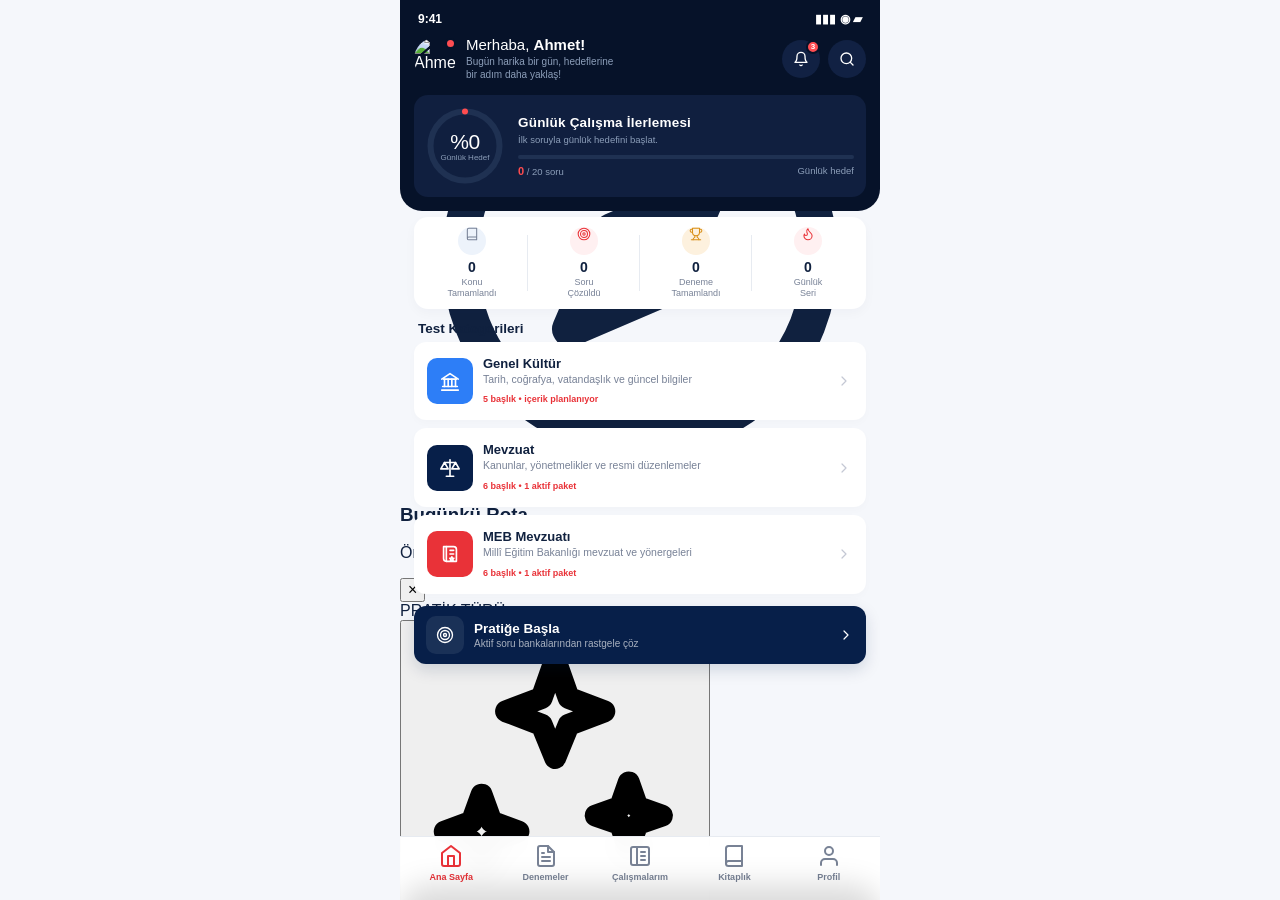
==== commit c7920924: "Update index.html" ====
--- a/gemini/index.html
+++ b/gemini/index.html
@@ -30,6 +30,7 @@
       </header>
       <main id="app" class="app-scroll"></main>
     </div>
+    
     <nav class="bottom-nav" aria-label="Ana menü">
       <button data-nav="home" class="active" type="button"><svg viewBox="0 0 24 24" fill="none" stroke="currentColor" stroke-width="2" stroke-linecap="round" stroke-linejoin="round"><path d="m3 9 9-7 9 7v11a2 2 0 0 1-2 2H5a2 2 0 0 1-2-2z"/><polyline points="9 22 9 12 15 12 15 22"/></svg><span>Ana Sayfa</span></button>
       <button data-nav="bank" type="button"><svg viewBox="0 0 24 24" fill="none" stroke="currentColor" stroke-width="2" stroke-linecap="round" stroke-linejoin="round"><path d="M14 2H6a2 2 0 0 0-2 2v16a2 2 0 0 0 2 2h12a2 2 0 0 0 2-2V8z"/><polyline points="14 2 14 8 20 8"/><line x1="16" y1="13" x2="8" y2="13"/><line x1="16" y1="17" x2="8" y2="17"/><polyline points="10 9 9 9 8 9"/></svg><span>Denemeler</span></button>
@@ -37,13 +38,99 @@
       <button data-nav="laws" type="button"><svg viewBox="0 0 24 24" fill="none" stroke="currentColor" stroke-width="2" stroke-linecap="round" stroke-linejoin="round"><path d="M4 19.5A2.5 2.5 0 0 1 6.5 17H20"/><path d="M6.5 2H20v20H6.5A2.5 2.5 0 0 1 4 19.5v-15A2.5 2.5 0 0 1 6.5 2Z"/></svg><span>Kitaplık</span></button>
       <button data-nav="profile" type="button"><svg viewBox="0 0 24 24" fill="none" stroke="currentColor" stroke-width="2" stroke-linecap="round" stroke-linejoin="round"><path d="M20 21v-2a4 4 0 0 0-4-4H8a4 4 0 0 0-4 4v2"/><circle cx="12" cy="7" r="4"/></svg><span>Profil</span></button>
     </nav>
-    <div id="toast" class="toast" role="status" aria-live="polite"></div>
+
+    <!-- KULLANICININ EKLENMESİNİ İSTEDİĞİ BUGÜNKÜ ROTA PANELİ -->
+    <section class="bottom-sheet" id="routeSheet" aria-hidden="true" aria-label="Bugünkü rota ayarları">
+      <div class="sheet-handle"></div>
+      <div class="sheet-head">
+        <div>
+          <h3 class="sheet-title"><svg class="sheet-title-icon" viewBox="0 0 24 24" fill="none" stroke="currentColor" stroke-width="1.8" stroke-linecap="round" stroke-linejoin="round" aria-hidden="true"><circle cx="12" cy="12" r="9"/><path d="m15.5 8.5-2.1 4.9-4.9 2.1 2.1-4.9 4.9-2.1Z"/><path d="M12 3v2M12 19v2M3 12h2M19 12h2"/></svg><span>Bugünkü Rota</span></h3>
+          <p>Önerilen plan hazır. İstersen başlamadan önce özelleştir.</p>
+        </div>
+        <button class="sheet-close" id="closeRouteSheet" type="button" aria-label="Paneli kapat">×</button>
+      </div>
+
+      <div class="sheet-section">
+        <span class="sheet-label">PRATİK TÜRÜ</span>
+        <div class="mode-grid" id="modeGrid">
+          <button class="mode-option selected" data-mode="Sana Özel Karma" type="button">
+            <strong><svg class="option-icon" viewBox="0 0 24 24" fill="none" stroke="currentColor" stroke-width="1.8" stroke-linecap="round" stroke-linejoin="round" aria-hidden="true"><path d="m12 3 1.1 3.1L16 7.2l-2.9 1.1L12 11l-1.1-2.7L8 7.2l2.9-1.1L12 3Z"/><path d="m18 13 .7 2 2 .7-2 .7-.7 2-.7-2-2-.7 2-.7.7-2Z"/><path d="m6 14 .8 2.2L9 17l-2.2.8L6 20l-.8-2.2L3 17l2.2-.8L6 14Z"/></svg><span>Sana Özel</span></strong>
+            <span>Zayıf ve eksik konularına göre</span>
+          </button>
+          <button class="mode-option" data-mode="Zayıf Konular" type="button">
+            <strong><svg class="option-icon" viewBox="0 0 24 24" fill="none" stroke="currentColor" stroke-width="1.8" stroke-linecap="round" stroke-linejoin="round" aria-hidden="true"><path d="m3 7 6 6 4-4 8 8"/><path d="M15 17h6v-6"/></svg><span>Zayıf Konular</span></strong>
+            <span>En çok yanlış yaptığın alanlar</span>
+          </button>
+          <button class="mode-option" data-mode="Son Çalışılan Konu" type="button">
+            <strong><svg class="option-icon" viewBox="0 0 24 24" fill="none" stroke="currentColor" stroke-width="1.8" stroke-linecap="round" stroke-linejoin="round" aria-hidden="true"><path d="M3 12a9 9 0 1 0 3-6.7L3 8"/><path d="M3 3v5h5"/><path d="M12 7v5l3 2"/></svg><span>Son Çalışılan</span></strong>
+            <span>Kaldığın konudan devam et</span>
+          </button>
+          <button class="mode-option" data-mode="Rastgele Karma" type="button">
+            <strong><svg class="option-icon" viewBox="0 0 24 24" fill="none" stroke="currentColor" stroke-width="1.8" stroke-linecap="round" stroke-linejoin="round" aria-hidden="true"><path d="M16 3h5v5"/><path d="m21 3-7 7"/><path d="M4 7h3l10 10h4"/><path d="M16 21h5v-5"/><path d="m21 21-4-4"/><path d="M4 17h3l3-3"/></svg><span>Rastgele Karma</span></strong>
+            <span>Tüm konulardan dengeli seçim</span>
+          </button>
+        </div>
+      </div>
+
+      <div class="sheet-section">
+        <span class="sheet-label">SORU SAYISI</span>
+        <div class="choice-row" id="questionChoices">
+          <button class="choice" data-questions="10" type="button">10</button>
+          <button class="choice selected" data-questions="20" type="button">20</button>
+          <button class="choice" data-questions="30" type="button">30</button>
+          <button class="choice" data-questions="50" type="button">50</button>
+        </div>
+      </div>
+
+      <div class="sheet-section">
+        <span class="sheet-label">SÜRE MODU</span>
+        <div class="choice-row" id="timeChoices">
+          <button class="choice selected" data-time="Süreli" type="button"><svg class="choice-icon" viewBox="0 0 24 24" fill="none" stroke="currentColor" stroke-width="1.8" stroke-linecap="round" stroke-linejoin="round" aria-hidden="true"><circle cx="12" cy="12" r="9"/><path d="M12 7v5l3 2"/></svg><span>Süreli</span></button>
+          <button class="choice" data-time="Süresiz" type="button"><svg class="choice-icon" viewBox="0 0 24 24" fill="none" stroke="currentColor" stroke-width="1.8" stroke-linecap="round" stroke-linejoin="round" aria-hidden="true"><path d="M7.5 8c-2.5 0-4.5 1.8-4.5 4s2 4 4.5 4c3.5 0 5.5-8 9-8 2.5 0 4.5 1.8 4.5 4s-2 4-4.5 4c-3.5 0-5.5-8-9-8Z"/></svg><span>Süresiz</span></button>
+        </div>
+      </div>
+
+      <div class="sheet-summary">
+        <div>
+          <span>SEÇİLEN ROTA</span>
+          <strong id="summaryMode">Sana Özel Karma</strong>
+        </div>
+        <div style="text-align:right">
+          <span>TAHMİNİ SÜRE</span>
+          <strong id="summaryDuration">18 dakika</strong>
+        </div>
+      </div>
+
+      <button class="sheet-primary" id="startRouteButton" type="button">20 Soruluk Rotayı Başlat</button>
+    </section>
+
+    <!-- TOAST, BACKDROP VE TOPIC SHEET -->
+    <div class="toast" id="toast">Rota hazırlanıyor…</div>
     <div class="topic-backdrop" id="topicBackdrop"></div>
+
     <section class="topic-sheet" id="topicSheet" aria-hidden="true" aria-label="Konu başlıkları">
       <div class="topic-handle"></div>
-      <div class="topic-sheet-head"><div class="topic-heading-wrap"><div class="topic-heading-icon" id="topicHeadingIcon"></div><div><span class="topic-eyebrow" id="topicEyebrow">KONU KATEGORİSİ</span><h3 id="topicSheetTitle">Genel Mevzuat</h3><p id="topicSheetSubtitle">Çalışmak istediğin başlığı seç.</p></div></div><button class="topic-close" id="closeTopicSheet" type="button" aria-label="Konu panelini kapat">×</button></div>
+      <div class="topic-sheet-head">
+        <div class="topic-heading-wrap">
+          <div class="topic-heading-icon" id="topicHeadingIcon"></div>
+          <div>
+            <span class="topic-eyebrow" id="topicEyebrow">KONU KATEGORİSİ</span>
+            <h3 id="topicSheetTitle">Genel Mevzuat</h3>
+            <p id="topicSheetSubtitle">Çalışmak istediğin başlığı seç.</p>
+          </div>
+        </div>
+        <button class="topic-close" id="closeTopicSheet" type="button" aria-label="Konu panelini kapat">×</button>
+      </div>
       <div id="topicBreadcrumbWrap"></div>
-      <div class="topic-progress-card"><div><span>Kategori ilerlemesi</span><strong id="topicProgressText">Henüz çalışılmadı</strong></div><div class="topic-progress-track"><span id="topicProgressBar"></span></div></div>
+      <div class="topic-progress-card">
+        <div>
+          <span>Kategori ilerlemesi</span>
+          <strong id="topicProgressText">%0 tamamlandı</strong>
+        </div>
+        <div class="topic-progress-track">
+          <span id="topicProgressBar"></span>
+        </div>
+      </div>
       <div class="topic-list" id="topicList"></div>
     </section>
   </div>
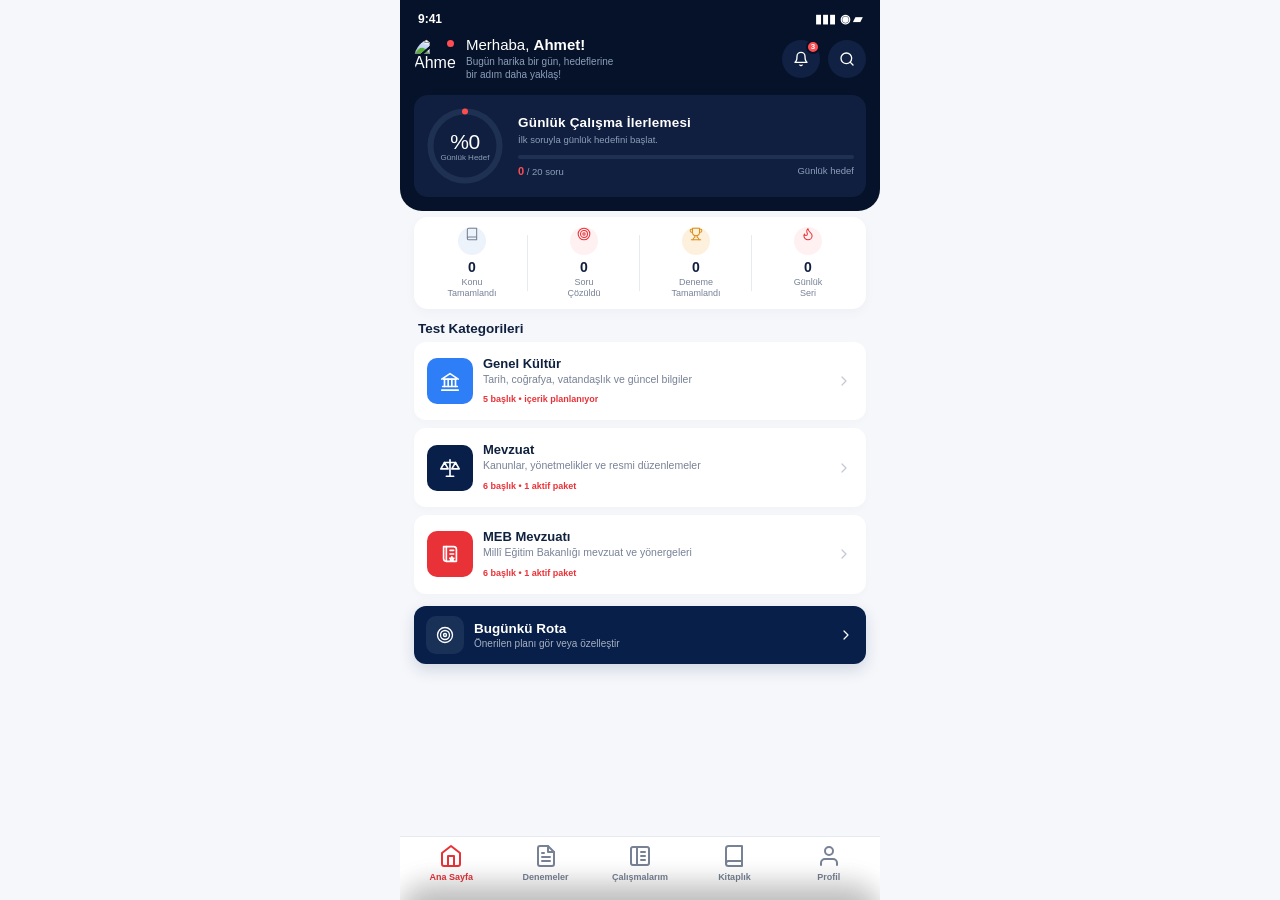
==== commit 3959d5a9: "Update index.html" ====
--- a/gemini/index.html
+++ b/gemini/index.html
@@ -4,7 +4,7 @@
   <meta charset="UTF-8">
   <meta name="viewport" content="width=device-width,initial-scale=1,viewport-fit=cover">
   <title>SınavRotası</title>
-  <link rel="stylesheet" href="style(11).css">
+  <link rel="stylesheet" href="style.css">
 </head>
 <body>
   <div class="phone">
--- a/gemini/style.css
+++ b/gemini/style.css
@@ -0,0 +1,626 @@
+:root{--navy:#071f49;--navy2:#123b77;--blue:#2d7ef7;--red:#e93238;--red2:#fff0f1;--green:#1f9d62;--green2:#eaf8f0;--amber:#d99019;--text:#10213f;--muted:#778196;--line:#e7ebf1;--bg:#f5f7fb;--white:#fff;--shadow:0 12px 32px rgba(13,33,68,.09)}
+*{box-sizing:border-box}
+html,body{margin:0;min-height:100%;font-family:-apple-system,BlinkMacSystemFont,"SF Pro Display","Segoe UI",Roboto,Arial,sans-serif;color:var(--text);background:var(--bg)}
+button{font:inherit}
+body{background:var(--bg)}
+.phone{width:100%;max-width:480px;margin:0 auto;height:100dvh;position:relative;overflow:hidden;background:var(--bg)}
+
+.scroll-area{position:absolute;inset:0;overflow-y:auto;overflow-x:hidden;scrollbar-width:none}
+.scroll-area::-webkit-scrollbar{display:none}
+.app-scroll{padding-bottom:82px}
+
+.screen{padding:10px 14px 12px}
+.home-screen{padding-top:6px}
+
+/* HEADER */
+.app-header{position:relative;z-index:10;color:#fff;background:#061229;padding:12px 14px 14px;border-radius:0 0 22px 22px}
+.app-header.hidden{display:none}
+.statusbar{display:flex;justify-content:space-between;padding:0 4px 10px;font-size:12px;font-weight:800}
+.topbar{display:flex;justify-content:space-between;align-items:center;gap:10px}
+.topbar-user{display:flex;align-items:center;gap:10px; flex:1;}
+.avatar-wrap{position:relative;flex-shrink:0}
+.avatar-wrap img{width:42px;height:42px;border-radius:50%;object-fit:cover;display:block}
+.avatar-dot{position:absolute;top:0;right:0;width:11px;height:11px;border-radius:50%;background:#ff4d52;border:2px solid #061229}
+.user-text h1{font-size:15px;margin:0 0 2px;font-weight:400}
+.user-text h1 b{font-weight:600}
+.user-text p{font-size:10px;color:#8c9eb9;margin:0;line-height:1.3}
+.topbar-actions{display:flex;gap:8px;flex-shrink:0}
+.round-btn{width:38px;height:38px;border:0;border-radius:50%;background:#112143;color:#fff;position:relative;display:grid;place-items:center}
+.round-btn svg{width:16px;height:16px}
+.round-btn b{position:absolute;right:0px;top:0px;width:14px;height:14px;border-radius:50%;background:#ff4d52;display:grid;place-items:center;font-size:8px;font-weight:700;border:2px solid #061229}
+
+/* GÜNLÜK ÇALIŞMA KARTI */
+.goal-card{margin-top:14px;padding:12px;background:#101f3f;border-radius:14px}
+.goal-card-top{display:flex;align-items:center;gap:14px;}
+.goal-ring-wrap { position: relative; width: 78px; height: 78px; flex-shrink: 0;}
+.circular-chart { display: block; margin: 0 auto; max-width: 100%; max-height: 100%; }
+.circle-bg { fill: none; stroke: #1f3152; stroke-width: 2.8; }
+.circle { fill: none; stroke-width: 2.8; stroke-linecap: round; stroke: #ff4c4f; }
+.ring-content { position: absolute; inset: 0; display: flex; flex-direction: column; justify-content: center; align-items: center; padding:6px 4px 5px; text-align: center; }
+.ring-content span { font-size: 21px; font-weight: 500; color: #fff; line-height: 1; margin-top:0; letter-spacing: -0.5px;}
+.ring-content small { font-size: 8px; color: #8c9eb9; font-weight: 500; margin-top: 2px; line-height: 1; max-width:none; white-space:nowrap; }
+.goal-copy { flex: 1; }
+.goal-copy h3{font-size:13.5px;margin:0 0 4px;font-weight:600;color:#fff; letter-spacing:0.2px;}
+.goal-copy p{font-size:9.5px;color:#8c9eb9;margin:0 0 8px;line-height:1.35;font-weight:400}
+.progress-wrap{display:flex;flex-direction:column;gap:6px}
+.progress{height:4px;border-radius:10px;overflow:hidden;background:#1f3152}
+.progress i{height:100%;display:block;border-radius:10px;background:#ff4c4f}
+.goal-line{display:flex;justify-content:space-between;align-items:center;}
+.goal-line .count{color:#8c9eb9; font-size:9.5px; font-weight:400}
+.goal-line .count strong{color:#ff4c4f;font-weight:600;font-size:11px}
+.goal-line .deadline{color:#8c9eb9;font-weight:400; font-size:9.5px;}
+
+/* STATS */
+.stats{display:grid;grid-template-columns:repeat(4,1fr);background:#fff;border-radius:14px;padding:10px 2px;margin-bottom:12px;box-shadow:0 4px 12px rgba(13,33,68,.03)}
+.stat{text-align:center;position:relative;padding:0 2px}
+.stat:not(:last-child)::after{content:'';position:absolute;right:0;top:8px;bottom:8px;width:1px;background:var(--line)}
+.stat-icon{width:28px;height:28px;margin:0 auto 4px;border-radius:50%;background:#edf3fb;color:var(--navy2);display:grid;place-items:center}
+.stat-icon.accent{background:var(--red2);color:var(--red)}
+.stat-icon.amber{background:#fdf1de;color:var(--amber)}
+.stat-icon svg{width:14px;height:14px}
+.stat strong{display:block;font-size:14px;color:var(--text);margin-bottom:2px;font-weight:800}
+.stat span{display:block;font-size:9px;color:var(--muted);line-height:1.2;font-weight:500}
+
+/* SECTIONS */
+.section-head{display:flex;align-items:flex-end;justify-content:flex-start;margin:0 4px 6px}
+.section-head h3{font-size:13.5px;font-weight:700;color:var(--text);margin:0}
+.categories{display:flex;flex-direction:column;gap:8px}
+.category{background:#fff;border:1px solid transparent;border-radius:12px;padding:13px 12px;display:grid;grid-template-columns:46px 1fr 18px;gap:10px;align-items:center;box-shadow:0 3px 8px rgba(13,33,68,.02);cursor:pointer}
+.cat-icon{width:46px;height:46px;border-radius:10px;background:var(--navy);color:#fff;display:grid;place-items:center}
+.cat-icon svg{width:22px;height:22px}
+.cat-icon.blue{background:var(--blue);color:#fff}
+.cat-icon.red{background:var(--red);color:#fff}
+.cat-copy h4{margin:0 0 2px;font-size:13px;color:var(--text);font-weight:700}
+.cat-copy p{margin:0 0 2px;font-size:10.5px;line-height:1.3;color:var(--muted)}
+.cat-copy small{font-size:9px;color:var(--red);font-weight:700}
+.chevron{color:#c4c8d4;display:grid;place-items:center}
+.chevron svg{width:16px;height:16px}
+
+/* PRATİĞE BAŞLA */
+.cta-btn{width:100%;border:0;border-radius:12px;color:#fff;background:#071f49;display:grid;grid-template-columns:38px 1fr 16px;gap:10px;text-align:left;align-items:center;padding:10px 12px;box-shadow:0 6px 16px rgba(7,31,73,.15);cursor:pointer;margin-top:12px}
+.cta-icon{width:38px;height:38px;border-radius:10px;background:rgba(255,255,255,.08);display:grid;place-items:center;color:#fff}
+.cta-icon svg{width:18px;height:18px}
+.cta-btn strong{display:block;font-size:13.5px;font-weight:600;margin-bottom:2px}
+.cta-btn span{display:block;font-size:10px;color:rgba(255,255,255,.65);font-weight:400}
+.cta-btn .chevron-w{color:#fff;display:grid;place-items:center}
+.cta-btn .chevron-w svg{width:16px;height:16px}
+
+/* BOTTOM SHEET & TOPIC CSS */
+.topic-backdrop { position:absolute; inset:0; background:rgba(7,31,73,0.4); opacity:0; pointer-events:none; transition:0.3s; z-index:100; backdrop-filter:blur(3px); }
+.topic-backdrop.open { opacity:1; pointer-events:auto; }
+.topic-sheet { position:absolute; bottom:0; left:0; right:0; background:#fff; border-radius:28px 28px 0 0; padding:20px 18px; transform:translateY(100%); transition:0.35s cubic-bezier(0.3, 0.9, 0.4, 1); z-index:110; max-height:88%; display:flex; flex-direction:column; box-shadow:0 -15px 30px rgba(0,0,0,0.15); }
+.topic-sheet.open { transform:translateY(0); }
+.topic-handle { width:40px; height:5px; background:#d0d6e0; border-radius:10px; margin:0 auto 16px; }
+.topic-sheet-head { display:flex; justify-content:space-between; align-items:flex-start; margin-bottom:16px; flex-shrink:0; }
+.topic-heading-wrap { display:flex; gap:12px; align-items:center; }
+.topic-heading-icon { width:42px; height:42px; border-radius:12px; background:#edf3fb; color:var(--blue); display:grid; place-items:center; }
+.topic-heading-icon.red { background:var(--red2); color:var(--red); }
+.topic-heading-icon.blue { background:#edf3fb; color:var(--blue); }
+.topic-heading-icon svg { width:22px; height:22px; }
+.topic-eyebrow { font-size:9px; font-weight:800; color:var(--red); letter-spacing:1px; display:block; margin-bottom:2px; text-transform:uppercase;}
+#topicSheetTitle { margin:0 0 2px; font-size:16px; color:var(--navy); line-height:1.2; }
+#topicSheetSubtitle { margin:0; font-size:10px; color:var(--muted); }
+.topic-close { width:30px; height:30px; border-radius:50%; border:0; background:#f0f4f8; color:var(--navy); font-size:16px; display:grid; place-items:center; cursor:pointer; flex-shrink:0; }
+
+.topic-progress-card { background:#f8f9fc; border:1px solid var(--line); border-radius:14px; padding:12px; margin-bottom:14px; flex-shrink:0; }
+.topic-progress-card > div:first-child { display:flex; justify-content:space-between; font-size:10.5px; margin-bottom:6px; font-weight:600; color:var(--navy2); }
+.topic-progress-track { height:5px; background:#e7ebf1; border-radius:10px; overflow:hidden; }
+#topicProgressBar { display:block; height:100%; background:var(--green); border-radius:10px; transition:0.4s; }
+
+.topic-list { display:flex; flex-direction:column; gap:8px; overflow-y:auto; padding-bottom:40px; scrollbar-width:none; }
+.topic-list::-webkit-scrollbar { display:none; }
+.topic-item { display:grid; grid-template-columns:34px 1fr auto 16px; gap:10px; align-items:center; padding:10px; border:1px solid var(--line); border-radius:14px; background:#fff; cursor:pointer; }
+.topic-number { width:30px; height:30px; border-radius:8px; background:#f0f4f8; display:grid; place-items:center; font-size:10px; font-weight:800; color:var(--navy2); }
+.topic-item.completed .topic-number { background:var(--green2); color:var(--green); }
+.topic-copy h4 { margin:0 0 3px; font-size:12.5px; color:var(--navy); }
+.topic-copy p { margin:0; font-size:9.5px; color:var(--muted); }
+.article-range { display:inline-block; font-size:8.5px; background:var(--red2); color:var(--red); padding:3px 5px; border-radius:6px; font-weight:700; margin-bottom:3px; }
+.topic-arrow { color:#aab2c0; display:grid; place-items:center; }
+.topic-arrow svg { width:15px; height:15px; }
+.topic-breadcrumb { display:flex; align-items:center; gap:6px; font-size:10.5px; font-weight:700; color:var(--blue); margin-bottom:14px; cursor:pointer; padding:6px 10px; background:#edf3fb; border-radius:8px; width:fit-content; flex-shrink:0; }
+.topic-breadcrumb svg { width:13px; height:13px; }
+
+/* Bottom Nav */
+.bottom-nav{position:absolute;left:0;right:0;bottom:0;height:64px;background:rgba(255,255,255,.98);border-top:1px solid var(--line);display:grid;grid-template-columns:repeat(5,1fr);padding:6px 4px 8px;z-index:20;backdrop-filter:blur(12px)}
+.bottom-nav button{border:0;background:none;color:#788295;font-size:18px;display:flex;flex-direction:column;align-items:center;gap:2px; cursor:pointer;}
+.bottom-nav button span{font-size:9px;font-weight:600;margin-top:2px}
+.bottom-nav button.active{color:var(--red);font-weight:700}
+
+.toast{position:absolute;left:50%;bottom:96px;transform:translate(-50%,18px);background:#071f49;color:#fff;padding:10px 14px;border-radius:11px;font-size:10px;opacity:0;pointer-events:none;transition:.25s;z-index:200;white-space:nowrap}
+.toast.show{opacity:1;transform:translate(-50%,0)}
+
+@media(max-width:430px){
+  .phone{width:100vw;max-width:none;height:100dvh}
+  .app-header{padding-top:max(12px,env(safe-area-inset-top))}
+  .bottom-nav{height:calc(56px + env(safe-area-inset-bottom));padding-bottom:calc(6px + env(safe-area-inset-bottom))}
+  .app-scroll{padding-bottom:calc(66px + env(safe-area-inset-bottom))}
+}
+
+/* 222 SAYILI KANUN AKIŞI EKRANLARI */
+.law222-flow .document-overview-card{padding:14px;border:1px solid var(--line);background:#fff;border-radius:16px;box-shadow:0 4px 12px rgba(13,33,68,.04)}
+.law222-flow .document-overview-top{display:flex;justify-content:space-between;align-items:center;margin-bottom:9px}
+.law222-flow .document-number{background:var(--red2);color:var(--red);padding:4px 7px;border-radius:7px;font-size:10px;font-weight:800}
+.law222-flow .document-status{font-size:8px;font-weight:800;color:var(--green);letter-spacing:.5px}
+.law222-flow .document-overview-card h4{margin:0 0 5px;font-size:14px;color:var(--navy)}
+.law222-flow .document-overview-card p{margin:0;color:var(--muted);font-size:10px;line-height:1.45}
+.law222-flow .document-stats{display:flex;gap:10px;margin-top:11px;padding-top:10px;border-top:1px solid var(--line);font-size:9px;color:var(--muted)}
+.law222-flow .document-stats strong{color:var(--navy);font-size:11px}
+.law222-flow .document-mode-grid{display:grid;grid-template-columns:repeat(2,minmax(0,1fr));gap:8px;margin:12px 0 14px}
+.law222-flow .document-mode-card{min-height:94px;padding:11px;border:1px solid var(--line);border-radius:13px;background:#fff;text-align:left;color:var(--navy);cursor:pointer}
+.law222-flow .document-mode-card.primary{border-color:#d4e3ff;background:#f6f9ff}
+.law222-flow .document-mode-icon{display:grid;place-items:center;width:26px;height:26px;margin-bottom:7px;border-radius:8px;background:var(--red2);color:var(--red);font-size:14px;font-weight:800}
+.law222-flow .document-mode-card.primary .document-mode-icon{background:#eaf2ff;color:var(--blue)}
+.law222-flow .document-mode-card strong{display:block;font-size:10.5px;line-height:1.25}
+.law222-flow .document-mode-card small{display:block;margin-top:4px;font-size:8.5px;line-height:1.3;color:var(--muted)}
+.law222-flow .document-section-head{margin:4px 0 7px}
+.law222-flow .document-section-head span{display:block;font-size:8px;font-weight:800;letter-spacing:.7px;color:var(--red)}
+.law222-flow .document-section-head strong{display:block;margin-top:2px;font-size:11px;color:var(--navy)}
+.law222-flow .document-section-list{display:flex;flex-direction:column;gap:7px}
+.law222-flow .document-section-item{display:grid;grid-template-columns:30px 1fr 16px;gap:9px;align-items:center;padding:10px;border:1px solid var(--line);border-radius:12px;background:#fff;cursor:pointer}
+.law222-flow .document-section-number{display:grid;place-items:center;width:28px;height:28px;border-radius:8px;background:#f1f4f9;color:var(--navy2);font-size:9px;font-weight:800}
+.law222-flow .document-section-item h4{margin:0 0 2px;font-size:11px;color:var(--navy)}
+.law222-flow .document-section-item p{margin:0;font-size:8.5px;color:var(--muted)}
+.law222-flow .document-section-arrow{color:#aab2c0;font-size:18px}
+
+.quiz-result-card{padding:20px;text-align:center;background:#f7faff;border:1px solid #dfe8f6;border-radius:14px;margin-bottom:16px}
+.quiz-result-card strong{display:block;font-size:24px;color:var(--navy);margin-bottom:4px}
+.quiz-result-card span{font-size:11px;color:var(--muted);font-weight:600}
+.quiz-result-list{display:flex;flex-direction:column;gap:8px;margin-bottom:16px}
+.quiz-result-list-title{font-size:9px;font-weight:800;color:var(--red);margin-bottom:4px;display:block}
+.quiz-result-item{padding:12px;background:#fff0f1;border:1px solid #fad4d6;border-radius:10px}
+.quiz-result-item p{margin:0 0 6px;font-size:11px;font-weight:600;color:var(--navy)}
+.quiz-result-item small{display:block;font-size:9.5px;color:var(--red);font-weight:600}
+.quiz-result-actions{display:grid;grid-template-columns:1fr 1fr;gap:10px}
+.quiz-result-perfect{text-align:center;padding:20px;background:#eaf8f0;color:var(--green);border-radius:12px;font-weight:700;font-size:13px;margin-bottom:16px}
+
+.reader-actions button { min-height:38px; border-radius:10px; padding:8px; border:1px solid var(--line); font-size:9px; font-weight:700; }
+.reader-secondary { background:#fff; color:var(--navy); }
+.reader-primary { border-color:var(--navy); background:var(--navy); color:#fff; }
+
+/* --- YENİ PREMIUM QUIZ EKRANI TASARIMI (Görsele Uygun) --- */
+.topic-sheet.quiz-active {
+  padding: 0 !important;
+  background: #0B1939; /* Görseldeki koyu lacivert arkaplan */
+  height: 100% !important;
+  max-height: 100% !important;
+  border-radius: 0 !important;
+  display: flex;
+  flex-direction: column;
+}
+.topic-sheet.quiz-active .topic-sheet-head,
+.topic-sheet.quiz-active .topic-progress-card,
+.topic-sheet.quiz-active #topicBreadcrumbWrap { display: none !important; }
+
+.topic-sheet.quiz-active .topic-list {
+  padding: 0;
+  height: 100%;
+  display: flex;
+  flex-direction: column;
+}
+
+.quiz-premium-layout {
+  display: flex;
+  flex-direction: column;
+  height: 100%;
+  background: #f7f9fc;
+}
+
+/* Üst Lacivert Alan */
+.quiz-premium-header {
+  background: #0B1939;
+  padding: 14px 20px 34px;
+  color: #fff;
+}
+
+.quiz-premium-topbar {
+  display: flex;
+  justify-content: space-between;
+  align-items: center;
+  margin-bottom: 24px;
+}
+
+.quiz-premium-topbar button {
+  background: rgba(255, 255, 255, 0.08);
+  border: none;
+  color: #fff;
+  width: 36px;
+  height: 36px;
+  border-radius: 50%;
+  display: grid;
+  place-items: center;
+  cursor: pointer;
+}
+.quiz-premium-topbar button svg { width: 18px; height: 18px; }
+
+.quiz-premium-titles {
+  text-align: center;
+  flex: 1;
+}
+.quiz-premium-titles h2 { font-size: 16px; font-weight: 700; margin: 0 0 2px; }
+.quiz-premium-titles span { font-size: 11px; font-weight: 500; color: #8A99BA; }
+
+.quiz-premium-top-actions {
+  display: flex;
+  align-items: center;
+  gap: 12px;
+}
+
+.quiz-premium-timer {
+  display: flex;
+  align-items: center;
+  gap: 4px;
+  font-size: 13px;
+  font-weight: 600;
+  color: #fff;
+}
+.quiz-premium-timer svg { width: 14px; height: 14px; }
+
+/* İlerleme Çubuğu */
+.quiz-premium-progress {
+  display: flex;
+  align-items: center;
+  gap: 12px;
+}
+.progress-text {
+  font-size: 12px;
+  color: #8A99BA;
+  font-weight: 500;
+  white-space: nowrap;
+}
+.progress-text strong {
+  color: #fff;
+  font-weight: 700;
+  font-size: 14px;
+}
+.progress-track {
+  flex: 1;
+  height: 4px;
+  background: rgba(255, 255, 255, 0.15);
+  border-radius: 4px;
+  position: relative;
+}
+.progress-fill {
+  position: absolute;
+  left: 0; top: 0; bottom: 0;
+  background: #E31E24;
+  border-radius: 4px;
+  transition: width 0.3s ease;
+}
+.progress-handle {
+  position: absolute;
+  top: 50%;
+  width: 8px;
+  height: 8px;
+  background: #A6B4CE;
+  border-radius: 50%;
+  transform: translate(-50%, -50%);
+  transition: left 0.3s ease;
+}
+
+/* İçerik Kartı */
+.quiz-premium-card-wrapper {
+  flex: 1;
+  background: #f7f9fc;
+  position: relative;
+}
+.quiz-premium-card {
+  background: #fff;
+  border-radius: 24px 24px 0 0;
+  padding: 18px 18px 16px;
+  position: absolute;
+  top: -24px; left: 0; right: 0; bottom: 0;
+  overflow-y: auto;
+  box-shadow: 0 -4px 24px rgba(0,0,0,0.1);
+  scrollbar-width: none;
+}
+.quiz-premium-card::-webkit-scrollbar { display: none; }
+
+.quiz-card-header {
+  display: flex;
+  justify-content: space-between;
+  align-items: flex-start;
+  margin-bottom: 16px;
+}
+.quiz-badge {
+  background: #FFF0F1;
+  color: #E31E24;
+  font-size: 10px;
+  font-weight: 700;
+  padding: 6px 12px;
+  border-radius: 12px;
+}
+
+.quiz-card-actions {
+  display: flex;
+  gap: 16px;
+}
+.action-btn {
+  background: none;
+  border: none;
+  display: flex;
+  flex-direction: column;
+  align-items: center;
+  gap: 4px;
+  color: #778196;
+  font-size: 9px;
+  font-weight: 500;
+  cursor: pointer;
+  padding: 0;
+}
+.action-btn svg { width: 22px; height: 22px; stroke-width: 1.5; }
+
+.quiz-question-text {
+  font-size: 16px;
+  font-weight: 700;
+  color: #10213F;
+  line-height: 1.5;
+  margin: 0 0 16px;
+  letter-spacing: -0.2px;
+}
+
+/* Şıklar */
+.quiz-options {
+  display: flex;
+  flex-direction: column;
+  gap: 10px;
+}
+.quiz-option {
+  display: flex;
+  align-items: center;
+  padding: 12px 14px;
+  border: 1.5px solid #E5E9F0;
+  border-radius: 14px;
+  background: #fff;
+  cursor: pointer;
+  text-align: left;
+  transition: 0.2s ease;
+}
+.quiz-option-letter {
+  width: 32px;
+  height: 32px;
+  border-radius: 50%;
+  border: 1.5px solid #E5E9F0;
+  display: grid;
+  place-items: center;
+  font-size: 14px;
+  font-weight: 700;
+  color: #10213F;
+  margin-right: 14px;
+  flex-shrink: 0;
+}
+.quiz-option-text {
+  font-size: 15px;
+  color: #10213F;
+  line-height: 1.4;
+  flex: 1;
+  font-weight: 500;
+}
+
+/* Görseldeki Seçili/Doğru Şık Stili */
+.quiz-option.selected {
+  border-color: #10213F;
+  background: #F7F9FC;
+}
+.quiz-option.selected .quiz-option-letter {
+  background: #10213F;
+  border-color: #10213F;
+  color: #fff;
+}
+.status-icon {
+  width: 22px;
+  height: 22px;
+  color: #10213F;
+  margin-left: 10px;
+}
+.quiz-option:disabled {
+  cursor: default;
+  opacity: 0.9;
+}
+
+/* İpucu Kartı */
+.quiz-hint {
+  display: flex;
+  align-items: center;
+  gap: 12px;
+  padding: 14px 16px;
+  border: 1.5px solid #E5E9F0;
+  border-radius: 14px;
+  margin-top: 16px;
+  background: #FAFBFC;
+}
+.hint-icon {
+  width: 32px; height: 32px;
+  border-radius: 50%;
+  background: #fff;
+  box-shadow: 0 2px 8px rgba(0,0,0,0.06);
+  display: grid; place-items: center;
+  color: #10213F;
+  flex-shrink: 0;
+}
+.hint-icon svg { width: 16px; height: 16px; }
+.hint-text { flex: 1; display: flex; flex-direction: column; gap: 2px; }
+.hint-text strong { font-size: 12px; color: #10213F; font-weight: 700; }
+.hint-text span { font-size: 10px; color: #778196; line-height: 1.35; }
+.hint-arrow { color: #A6B4CE; }
+.hint-arrow svg { width: 18px; height: 18px; }
+
+/* Alt Butonlar */
+.quiz-premium-footer {
+  display: flex;
+  gap: 10px;
+  padding: 16px 20px 24px;
+  background: #fff;
+  border-top: 1px solid #E5E9F0;
+  box-shadow: 0 -4px 16px rgba(0,0,0,0.02);
+}
+.footer-btn {
+  display: flex;
+  align-items: center;
+  justify-content: center;
+  gap: 8px;
+  padding: 16px 12px;
+  border-radius: 12px;
+  font-size: 13px;
+  font-weight: 700;
+  cursor: pointer;
+  border: 1.5px solid #E5E9F0;
+  background: #fff;
+  color: #10213F;
+  flex: 1;
+}
+.footer-btn svg { width: 18px; height: 18px; stroke-width: 2.5;}
+.footer-btn.btn-grid {
+  flex: 0.9;
+}
+.footer-btn.btn-next {
+  background: #E31E24;
+  border-color: #E31E24;
+  color: #fff;
+  flex: 1.3;
+}
+.footer-btn:disabled { opacity: 0.5; }
+
+/* GENELLEŞTİRİLMİŞ İÇERİK VE İLERLEME EKRANLARI */
+.bottom-nav button>svg{width:24px;height:24px}
+.stat-button{border:0;background:transparent;font:inherit;cursor:pointer}
+.stat-button:focus-visible,.category:focus-visible,.topic-item:focus-visible,.document-section-item:focus-visible,.library-item:focus-visible{outline:2px solid var(--blue);outline-offset:2px}
+.stat-button:hover .stat-icon{transform:translateY(-1px)}
+.stat-icon{transition:transform .18s ease}
+.content-screen{padding-top:16px}
+.neutral-screen{min-height:calc(100dvh - 255px);display:grid;place-items:center}
+.page-heading{margin:0 4px 14px}
+.page-heading>span{display:block;font-size:9px;font-weight:800;letter-spacing:1px;color:var(--red);margin-bottom:4px}
+.page-heading h2{font-size:19px;line-height:1.18;margin:0 0 5px;color:var(--navy)}
+.page-heading p{font-size:11px;line-height:1.45;color:var(--muted);margin:0;max-width:320px}
+.empty-state{width:100%;padding:26px 18px;border:1px solid var(--line);border-radius:16px;background:#fff;text-align:center;box-shadow:0 4px 12px rgba(13,33,68,.03)}
+.empty-state-icon{width:44px;height:44px;border-radius:13px;display:grid;place-items:center;margin:0 auto 11px;background:#edf3fb;color:var(--blue)}
+.empty-state-icon svg{width:22px;height:22px}
+.empty-state h3{font-size:14px;color:var(--navy);margin:0 0 6px}
+.empty-state p{font-size:10.5px;line-height:1.5;color:var(--muted);margin:0 auto;max-width:260px}
+.empty-state .reader-primary{margin-top:16px;min-width:120px;padding:10px 14px;border-radius:10px;font-size:11px;font-weight:700}
+.empty-state-error .empty-state-icon{background:#fff0f1;color:var(--red)}
+.document-flow .document-overview-card{padding:14px;border:1px solid var(--line);background:#fff;border-radius:16px;box-shadow:0 4px 12px rgba(13,33,68,.04)}
+.document-flow .document-overview-top{display:flex;justify-content:space-between;align-items:center;margin-bottom:9px;gap:8px}
+.document-flow .document-number{background:var(--red2);color:var(--red);padding:4px 7px;border-radius:7px;font-size:10px;font-weight:800}
+.document-flow .document-status{font-size:8px;font-weight:800;color:var(--green);letter-spacing:.45px;text-align:right}
+.document-flow .document-status.is-pending{color:var(--amber)}
+.document-flow .document-overview-card h4{margin:0 0 5px;font-size:14px;color:var(--navy)}
+.document-flow .document-overview-card p{margin:0;color:var(--muted);font-size:10px;line-height:1.45}
+.document-flow .document-stats{display:flex;gap:10px;margin-top:11px;padding-top:10px;border-top:1px solid var(--line);font-size:9px;color:var(--muted);flex-wrap:wrap}
+.document-flow .document-stats strong{color:var(--navy);font-size:11px}
+.document-flow .document-mode-grid{display:grid;grid-template-columns:repeat(2,minmax(0,1fr));gap:8px;margin:12px 0 14px}
+.document-flow .document-mode-card{min-height:94px;padding:11px;border:1px solid var(--line);border-radius:13px;background:#fff;text-align:left;color:var(--navy);cursor:pointer;transition:border-color .18s,transform .18s,box-shadow .18s}
+.document-flow .document-mode-card:hover:not(:disabled){border-color:#c9daf6;transform:translateY(-1px);box-shadow:0 5px 12px rgba(13,33,68,.05)}
+.document-flow .document-mode-card.is-disabled{cursor:not-allowed;background:#fafbfd;color:#929bac}
+.document-flow .document-mode-icon{display:grid;place-items:center;width:26px;height:26px;margin-bottom:7px;border-radius:8px;background:#edf3fb;color:var(--blue)}
+.document-flow .document-mode-card:nth-child(2) .document-mode-icon{background:#f4eff6;color:#85679e}
+.document-flow .document-mode-card:nth-child(3) .document-mode-icon,.document-flow .document-mode-card:nth-child(4) .document-mode-icon{background:var(--red2);color:var(--red)}
+.document-flow .document-mode-icon svg{width:14px;height:14px}
+.document-flow .document-mode-card strong{display:block;font-size:10.5px;line-height:1.25}
+.document-flow .document-mode-card small{display:block;margin-top:4px;font-size:8.5px;line-height:1.3;color:var(--muted)}
+.document-flow .document-mode-card.is-disabled small{color:#aab1bf}
+.document-flow .document-section-head{margin:4px 0 7px}
+.document-flow .document-section-head span{display:block;font-size:8px;font-weight:800;letter-spacing:.7px;color:var(--red)}
+.document-flow .document-section-head strong{display:block;margin-top:2px;font-size:11px;color:var(--navy)}
+.document-flow .document-section-list{display:flex;flex-direction:column;gap:7px}
+.document-flow .document-section-item{display:grid;grid-template-columns:30px 1fr 16px;gap:9px;align-items:center;padding:10px;border:1px solid var(--line);border-radius:12px;background:#fff;cursor:pointer}
+.document-flow .document-section-item.completed{border-color:#cfead9;background:#fbfffc}
+.document-flow .document-section-number{display:grid;place-items:center;width:28px;height:28px;border-radius:8px;background:#f1f4f9;color:var(--navy2);font-size:9px;font-weight:800}
+.document-flow .document-section-item.completed .document-section-number{background:var(--green2);color:var(--green)}
+.document-flow .document-section-number svg{width:15px;height:15px}
+.document-flow .document-section-item h4{margin:0 0 2px;font-size:11px;color:var(--navy)}
+.document-flow .document-section-item p{margin:0;font-size:8.5px;color:var(--muted)}
+.document-flow .document-section-arrow{color:#aab2c0;font-size:18px}
+.topic-breadcrumb{border:0;font:inherit}
+.summary-list{display:flex;flex-direction:column;gap:12px;padding-bottom:8px}
+.summary-section>h4{font-size:10px;letter-spacing:.65px;color:var(--red);margin:0 0 7px}
+.summary-section{display:flex;flex-direction:column;gap:7px}
+.summary-item{padding:11px;border:1px solid var(--line);border-radius:13px;background:#fff}
+.summary-item>span{display:inline-block;padding:3px 6px;border-radius:6px;background:#edf3fb;color:var(--blue);font-size:8.5px;font-weight:800;margin-bottom:6px}
+.summary-item h5{font-size:10.5px;line-height:1.45;color:var(--navy);margin:0}
+.summary-item ul{display:flex;flex-direction:column;gap:4px;margin:8px 0 0;padding-left:15px;color:var(--muted)}
+.summary-item li{font-size:9px;line-height:1.4}
+.content-plan{margin-top:2px}
+.plan-points{display:flex;flex-direction:column;align-items:flex-start;gap:7px;margin:16px auto 0;max-width:214px}
+.plan-points span{display:flex;align-items:center;gap:7px;font-size:10px;color:var(--navy2);font-weight:700}
+.plan-points svg{width:15px;height:15px;color:var(--green)}
+.practice-card{display:grid;grid-template-columns:42px 1fr auto;gap:11px;align-items:center;padding:14px;border:1px solid #d9e4f5;border-radius:16px;background:#fff;box-shadow:0 5px 14px rgba(13,33,68,.04)}
+.practice-card-icon{width:42px;height:42px;border-radius:12px;display:grid;place-items:center;background:#edf3fb;color:var(--blue)}
+.practice-card-icon svg{width:21px;height:21px}
+.practice-card span{display:block;font-size:8px;font-weight:800;color:var(--red);letter-spacing:.65px;margin-bottom:3px}
+.practice-card h3{font-size:12px;color:var(--navy);margin:0 0 3px}
+.practice-card p{font-size:9px;line-height:1.35;color:var(--muted);margin:0}
+.practice-card .reader-primary{border:0;border-radius:9px;padding:8px 9px;font-size:10px;font-weight:700;cursor:pointer}
+.practice-card .reader-primary:disabled{opacity:.45;cursor:not-allowed}
+.metric-strip{display:grid;grid-template-columns:1fr 1fr;gap:8px;margin-top:10px}
+.metric-strip>div,.study-grid article{padding:12px;border-radius:13px;background:#fff;border:1px solid var(--line)}
+.metric-strip strong,.study-grid strong{display:block;color:var(--navy);font-size:15px;margin-bottom:3px}
+.metric-strip span,.study-grid span{font-size:9px;line-height:1.3;color:var(--muted)}
+.study-grid{display:grid;grid-template-columns:1fr 1fr;gap:8px}
+.recent-tests{margin-top:16px}
+.recent-tests h3{font-size:12px;color:var(--navy);margin:0 0 8px}
+.recent-tests article{display:flex;justify-content:space-between;align-items:center;padding:10px 11px;background:#fff;border:1px solid var(--line);border-radius:11px;margin-bottom:7px}
+.recent-tests strong{display:block;font-size:10.5px;color:var(--navy);margin-bottom:3px}
+.recent-tests span,.recent-tests small{font-size:8.5px;color:var(--muted)}
+.recent-tests small{color:var(--red);font-weight:700}
+.empty-inline{padding:14px;text-align:center;border:1px dashed #d9dfe9;border-radius:11px;font-size:10px;color:var(--muted)}
+.reset-progress{display:block;width:100%;margin-top:18px;border:0;background:transparent;color:var(--red);font-size:10px;font-weight:700;cursor:pointer;padding:8px}
+.library-group{margin-bottom:16px}
+.library-group-head{display:flex;justify-content:space-between;align-items:center;margin:0 4px 7px}
+.library-group-head span{font-size:10px;font-weight:800;color:var(--navy);letter-spacing:.35px}
+.library-group-head small{font-size:9px;color:var(--muted)}
+.library-item{width:100%;display:grid;grid-template-columns:32px 1fr 15px;gap:9px;align-items:center;margin-bottom:7px;padding:10px;background:#fff;border:1px solid var(--line);border-radius:12px;text-align:left;cursor:pointer;color:var(--navy)}
+.library-item-icon{width:30px;height:30px;display:grid;place-items:center;border-radius:9px;background:var(--red2);color:var(--red)}
+.library-item-icon svg,.library-item>svg{width:15px;height:15px}
+.library-item>svg{color:#aab2c0}
+.library-item strong{display:block;font-size:10.5px;line-height:1.3;margin-bottom:2px}
+.library-item small{display:block;font-size:8.5px;color:var(--muted)}
+.profile-summary{display:flex;align-items:center;gap:12px;padding:14px;background:#fff;border:1px solid var(--line);border-radius:15px}
+.profile-summary-avatar{width:42px;height:42px;border-radius:50%;display:grid;place-items:center;background:var(--navy);color:#fff;font-size:14px;font-weight:800}
+.profile-summary strong{display:block;font-size:12px;color:var(--navy);margin-bottom:4px}
+.profile-summary span{display:block;font-size:9.5px;color:var(--muted)}
+.profile-notice{padding:12px;margin-top:10px;border-radius:12px;background:#edf3fb;color:var(--navy2);font-size:9.5px;line-height:1.5}
+.quiz-modern-badge{max-width:100%;line-height:1.35}
+@media(max-width:370px){.practice-card{grid-template-columns:38px 1fr}.practice-card .reader-primary{grid-column:2;justify-self:start}.document-flow .document-mode-grid{grid-template-columns:1fr}.topic-sheet{padding-left:14px;padding-right:14px}}
+
+/* BUGÜNKÜ ROTA PANELİ (bottom-sheet) */
+.bottom-sheet{
+  position:absolute; bottom:0; left:0; right:0;
+  background:#fff; border-radius:28px 28px 0 0;
+  padding:20px 18px;
+  transform:translateY(100%);
+  transition:0.35s cubic-bezier(0.3, 0.9, 0.4, 1);
+  z-index:110; max-height:88%; overflow-y:auto;
+  box-shadow:0 -15px 30px rgba(0,0,0,0.15);
+}
+.bottom-sheet.open{ transform:translateY(0); }
+
+.sheet-handle{ width:40px; height:5px; background:#d0d6e0; border-radius:10px; margin:0 auto 16px; }
+
+.sheet-head{ display:flex; justify-content:space-between; align-items:flex-start; margin-bottom:18px; }
+.sheet-title{ display:flex; align-items:center; gap:8px; font-size:16px; margin:0 0 4px; color:var(--navy); }
+.sheet-title-icon{ width:20px; height:20px; color:var(--red); flex-shrink:0; }
+.sheet-head p{ margin:0; font-size:10.5px; color:var(--muted); line-height:1.4; }
+.sheet-close{ width:30px; height:30px; border-radius:50%; border:0; background:#f0f4f8; color:var(--navy); font-size:16px; display:grid; place-items:center; cursor:pointer; flex-shrink:0; }
+
+.sheet-section{ margin-bottom:18px; }
+.sheet-label{ display:block; font-size:9px; font-weight:800; letter-spacing:1px; color:var(--red); margin-bottom:10px; text-transform:uppercase; }
+
+.mode-grid{ display:grid; grid-template-columns:1fr 1fr; gap:8px; }
+.mode-option{ display:flex; flex-direction:column; gap:4px; text-align:left; padding:12px; border:1.5px solid var(--line); border-radius:13px; background:#fff; cursor:pointer; }
+.mode-option strong{ display:flex; align-items:center; gap:6px; font-size:11px; color:var(--navy); font-weight:700; }
+.mode-option .option-icon{ width:15px; height:15px; color:var(--navy2); flex-shrink:0; }
+.mode-option > span{ font-size:9px; color:var(--muted); line-height:1.3; }
+.mode-option.selected{ border-color:var(--navy); background:#f7faff; }
+.mode-option.selected .option-icon{ color:var(--navy); }
+
+.choice-row{ display:flex; gap:8px; }
+.choice{ flex:1; padding:10px; border:1.5px solid var(--line); border-radius:11px; background:#fff; font-size:12px; font-weight:700; color:var(--navy2); cursor:pointer; display:flex; align-items:center; justify-content:center; gap:6px; }
+.choice-icon{ width:14px; height:14px; }
+.choice.selected{ border-color:var(--navy); background:var(--navy); color:#fff; }
+
+.sheet-summary{ display:flex; justify-content:space-between; align-items:center; padding:12px; background:#f8f9fc; border:1px solid var(--line); border-radius:14px; margin-bottom:16px; }
+.sheet-summary span{ display:block; font-size:8.5px; color:var(--muted); font-weight:700; letter-spacing:.4px; margin-bottom:3px; text-transform:uppercase; }
+.sheet-summary strong{ font-size:13px; color:var(--navy); }
+
+.sheet-primary{ width:100%; border:0; border-radius:14px; padding:15px; background:var(--navy); color:#fff; font-size:14px; font-weight:700; cursor:pointer; }
